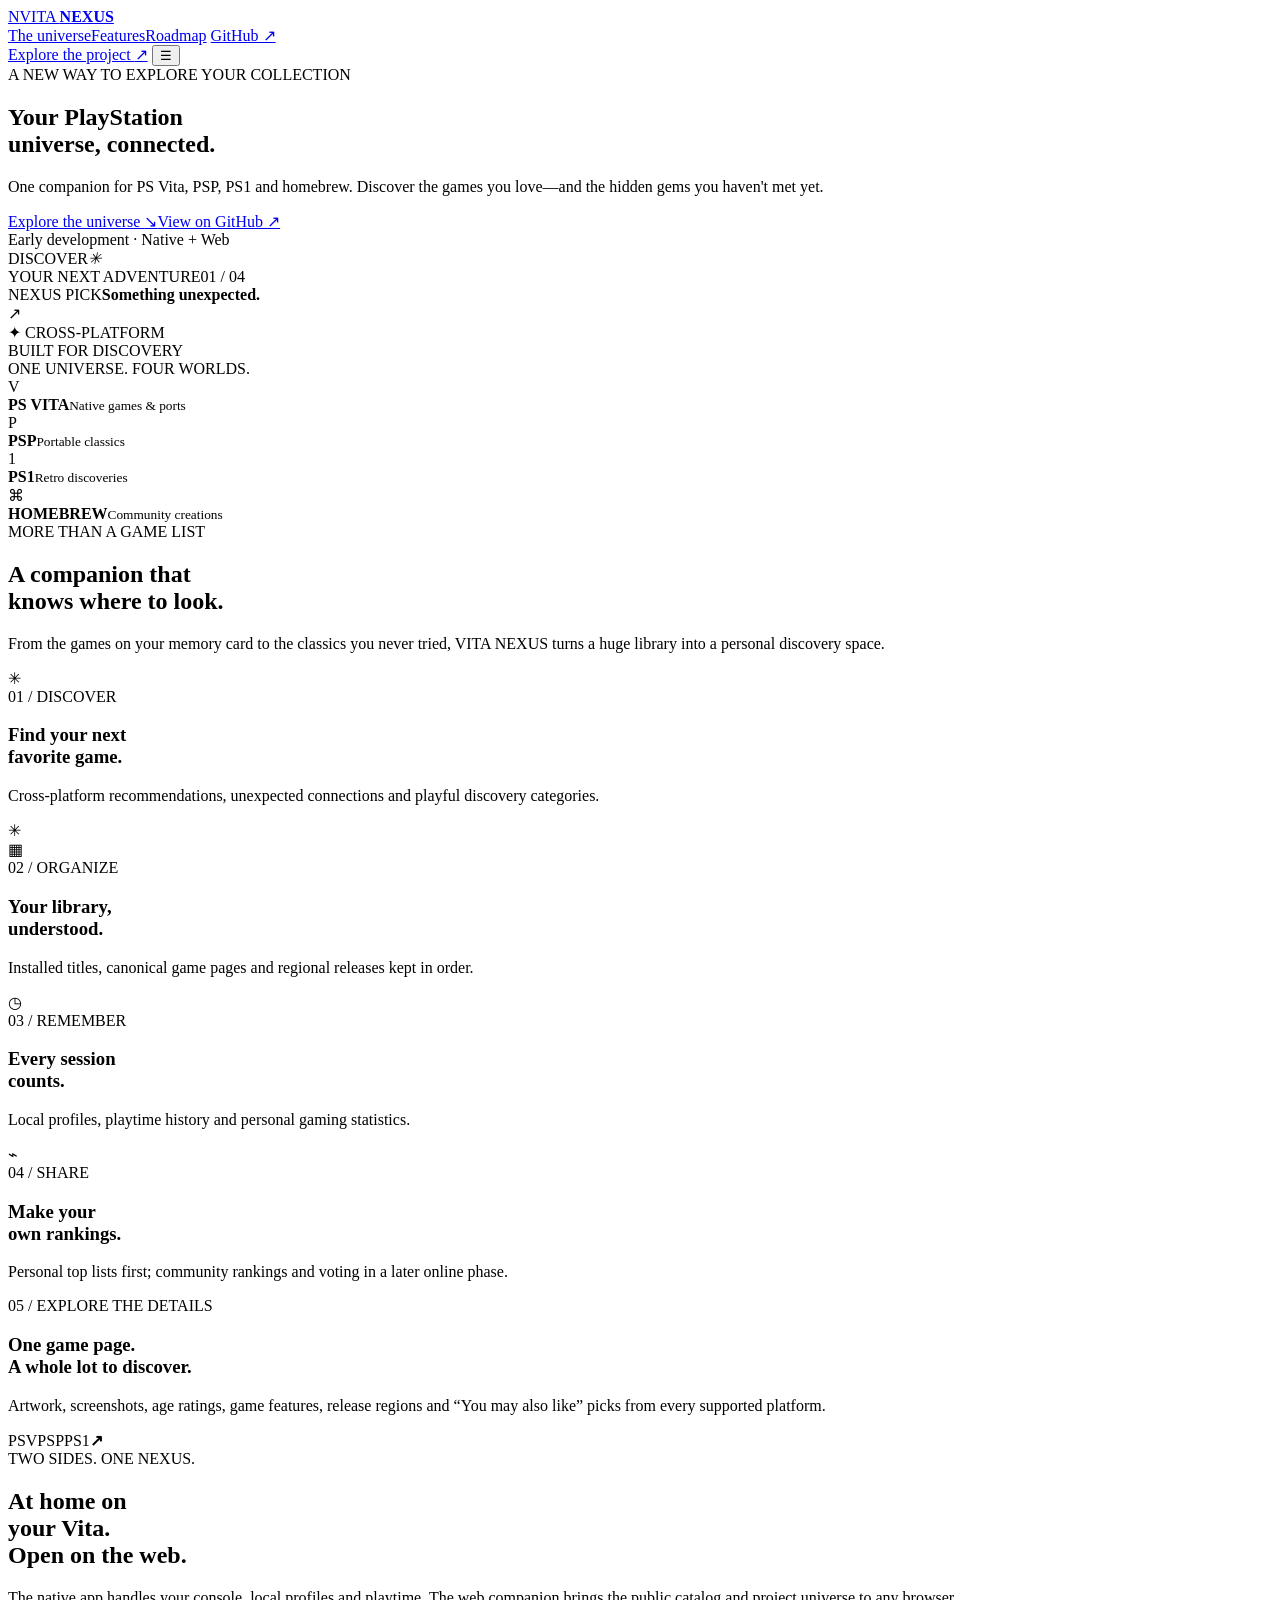
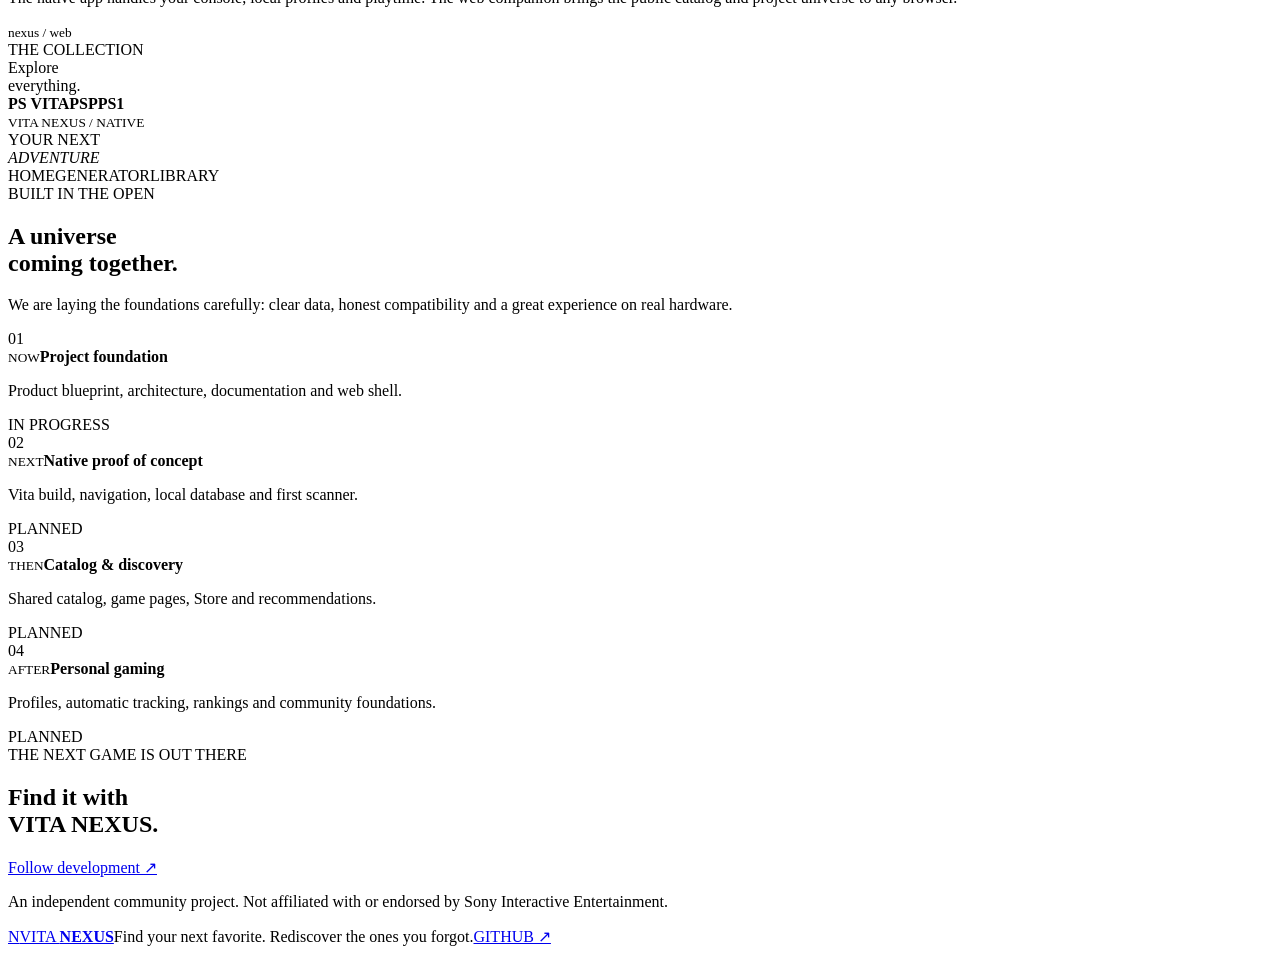
==== web/index.html @ 6f313360 "web: add VITA NEXUS landing page" ====
<!doctype html>
<html lang="en">
<head>
  <meta charset="utf-8">
  <meta name="viewport" content="width=device-width, initial-scale=1">
  <meta name="theme-color" content="#090b12">
  <meta name="description" content="VITA NEXUS — your PlayStation universe, connected. Discover PS Vita, PSP, PS1 and homebrew games.">
  <title>VITA NEXUS — Your PlayStation universe</title>
  <link rel="stylesheet" href="styles.css">
  <script src="app.js" defer></script>
</head>
<body>
  <div class="ambient ambient-one" aria-hidden="true"></div><div class="ambient ambient-two" aria-hidden="true"></div>
  <header class="site-header">
    <a class="wordmark" href="#top" aria-label="VITA NEXUS home"><span class="brand-mark">N</span><span>VITA <b>NEXUS</b></span></a>
    <nav class="main-nav" aria-label="Main navigation">
      <a href="#universe">The universe</a><a href="#features">Features</a><a href="#roadmap">Roadmap</a>
      <a href="https://github.com/SilverCrow2323/vita-nexus" target="_blank" rel="noreferrer">GitHub ↗</a>
    </nav>
    <a class="header-cta" href="https://github.com/SilverCrow2323/vita-nexus" target="_blank" rel="noreferrer">Explore the project <span>↗</span></a>
    <button class="menu-toggle" type="button" aria-label="Open navigation" aria-expanded="false">☰</button>
  </header>

  <main id="top">
    <section class="hero wrap">
      <div class="hero-copy">
        <div class="eyebrow"><span class="pulse"></span> A NEW WAY TO EXPLORE YOUR COLLECTION</div>
        <h1>Your PlayStation<br><span>universe, connected.</span></h1>
        <p class="hero-lede">One companion for PS Vita, PSP, PS1 and homebrew. Discover the games you love—and the hidden gems you haven't met yet.</p>
        <div class="hero-actions"><a class="button button-primary" href="#universe">Explore the universe <span>↘</span></a><a class="button button-quiet" href="https://github.com/SilverCrow2323/vita-nexus" target="_blank" rel="noreferrer">View on GitHub <span>↗</span></a></div>
        <div class="hero-note"><span class="note-dot"></span> Early development · Native + Web</div>
      </div>
      <div class="hero-art" aria-label="Abstract VITA NEXUS game discovery artwork">
        <div class="orbit orbit-a"></div><div class="orbit orbit-b"></div><div class="hero-glow"></div>
        <div class="hero-panel panel-back"><span>DISCOVER</span><i>✳</i></div>
        <div class="hero-panel panel-main">
          <div class="panel-top"><span class="panel-kicker">YOUR NEXT ADVENTURE</span><span class="panel-index">01 / 04</span></div>
          <div class="abstract-world"><div class="moon"></div><div class="horizon"></div><div class="mountain mountain-a"></div><div class="mountain mountain-b"></div><div class="mountain mountain-c"></div><div class="floating-cube"></div></div>
          <div class="panel-bottom"><div><span class="panel-kicker">NEXUS PICK</span><strong>Something unexpected.</strong></div><span class="arrow-round">↗</span></div>
        </div>
        <div class="float-chip chip-top"><span>✦</span> CROSS-PLATFORM</div><div class="float-chip chip-bottom"><span class="chip-dot"></span> BUILT FOR DISCOVERY</div>
      </div>
    </section>

    <section class="platform-strip wrap" id="universe">
      <div class="section-kicker">ONE UNIVERSE. FOUR WORLDS.</div>
      <div class="platforms">
        <div class="platform"><span class="platform-symbol">V</span><div><strong>PS VITA</strong><small>Native games & ports</small></div></div>
        <div class="platform"><span class="platform-symbol symbol-psp">P</span><div><strong>PSP</strong><small>Portable classics</small></div></div>
        <div class="platform"><span class="platform-symbol symbol-ps1">1</span><div><strong>PS1</strong><small>Retro discoveries</small></div></div>
        <div class="platform"><span class="platform-symbol symbol-home">⌘</span><div><strong>HOMEBREW</strong><small>Community creations</small></div></div>
      </div>
    </section>

    <section class="features wrap" id="features">
      <div class="section-heading"><div><div class="section-kicker">MORE THAN A GAME LIST</div><h2>A companion that<br><span>knows where to look.</span></h2></div><p>From the games on your memory card to the classics you never tried, VITA NEXUS turns a huge library into a personal discovery space.</p></div>
      <div class="feature-grid">
        <article class="feature-card feature-large"><div class="feature-icon icon-violet">✳</div><div class="feature-number">01 / DISCOVER</div><h3>Find your next<br>favorite game.</h3><p>Cross-platform recommendations, unexpected connections and playful discovery categories.</p><span class="feature-decoration decoration-star">✳</span></article>
        <article class="feature-card"><div class="feature-icon icon-cyan">▦</div><div class="feature-number">02 / ORGANIZE</div><h3>Your library,<br>understood.</h3><p>Installed titles, canonical game pages and regional releases kept in order.</p></article>
        <article class="feature-card"><div class="feature-icon icon-orange">◷</div><div class="feature-number">03 / REMEMBER</div><h3>Every session<br>counts.</h3><p>Local profiles, playtime history and personal gaming statistics.</p></article>
        <article class="feature-card"><div class="feature-icon icon-green">⌁</div><div class="feature-number">04 / SHARE</div><h3>Make your<br>own rankings.</h3><p>Personal top lists first; community rankings and voting in a later online phase.</p></article>
        <article class="feature-card feature-wide"><div><div class="feature-number">05 / EXPLORE THE DETAILS</div><h3>One game page.<br>A whole lot to discover.</h3><p>Artwork, screenshots, age ratings, game features, release regions and “You may also like” picks from every supported platform.</p></div><div class="detail-orbit"><span>PSV</span><span>PSP</span><span>PS1</span><b>↗</b></div></article>
      </div>
    </section>

    <section class="split-section wrap">
      <div class="split-copy"><div class="section-kicker">TWO SIDES. ONE NEXUS.</div><h2>At home on<br>your Vita.<br><span>Open on the web.</span></h2><p>The native app handles your console, local profiles and playtime. The web companion brings the public catalog and project universe to any browser.</p></div>
      <div class="surface-stack">
        <div class="surface-card surface-web"><div class="surface-bar"><span></span><span></span><span></span><small>nexus / web</small></div><div class="surface-inner"><div class="mini-label">THE COLLECTION</div><div class="mini-title">Explore<br>everything.</div><div class="mini-lines"><i></i><i></i><i></i></div><div class="mini-pills"><b>PS VITA</b><b>PSP</b><b>PS1</b></div></div></div>
        <div class="surface-card surface-native"><div class="native-top"><span class="native-dot"></span><small>VITA NEXUS / NATIVE</small></div><div class="native-word">YOUR NEXT<br><em>ADVENTURE</em></div><div class="native-bottom"><span>HOME</span><span>GENERATOR</span><span>LIBRARY</span></div></div>
      </div>
    </section>

    <section class="roadmap wrap" id="roadmap">
      <div class="section-kicker">BUILT IN THE OPEN</div>
      <div class="roadmap-heading"><h2>A universe<br>coming together.</h2><p>We are laying the foundations carefully: clear data, honest compatibility and a great experience on real hardware.</p></div>
      <div class="roadmap-track">
        <div class="roadmap-step active"><span class="step-marker">01</span><div><small>NOW</small><strong>Project foundation</strong><p>Product blueprint, architecture, documentation and web shell.</p></div><span class="step-status">IN PROGRESS</span></div>
        <div class="roadmap-step"><span class="step-marker">02</span><div><small>NEXT</small><strong>Native proof of concept</strong><p>Vita build, navigation, local database and first scanner.</p></div><span class="step-status">PLANNED</span></div>
        <div class="roadmap-step"><span class="step-marker">03</span><div><small>THEN</small><strong>Catalog & discovery</strong><p>Shared catalog, game pages, Store and recommendations.</p></div><span class="step-status">PLANNED</span></div>
        <div class="roadmap-step"><span class="step-marker">04</span><div><small>AFTER</small><strong>Personal gaming</strong><p>Profiles, automatic tracking, rankings and community foundations.</p></div><span class="step-status">PLANNED</span></div>
      </div>
    </section>

    <section class="closing wrap"><div class="closing-orb" aria-hidden="true"></div><div class="section-kicker">THE NEXT GAME IS OUT THERE</div><h2>Find it with<br><span>VITA NEXUS.</span></h2><a class="button button-primary" href="https://github.com/SilverCrow2323/vita-nexus" target="_blank" rel="noreferrer">Follow development <span>↗</span></a><p class="closing-foot">An independent community project. Not affiliated with or endorsed by Sony Interactive Entertainment.</p></section>
  </main>
  <footer class="site-footer wrap"><a class="wordmark" href="#top"><span class="brand-mark">N</span><span>VITA <b>NEXUS</b></span></a><span>Find your next favorite. Rediscover the ones you forgot.</span><a href="https://github.com/SilverCrow2323/vita-nexus" target="_blank" rel="noreferrer">GITHUB ↗</a></footer>
</body>
</html>
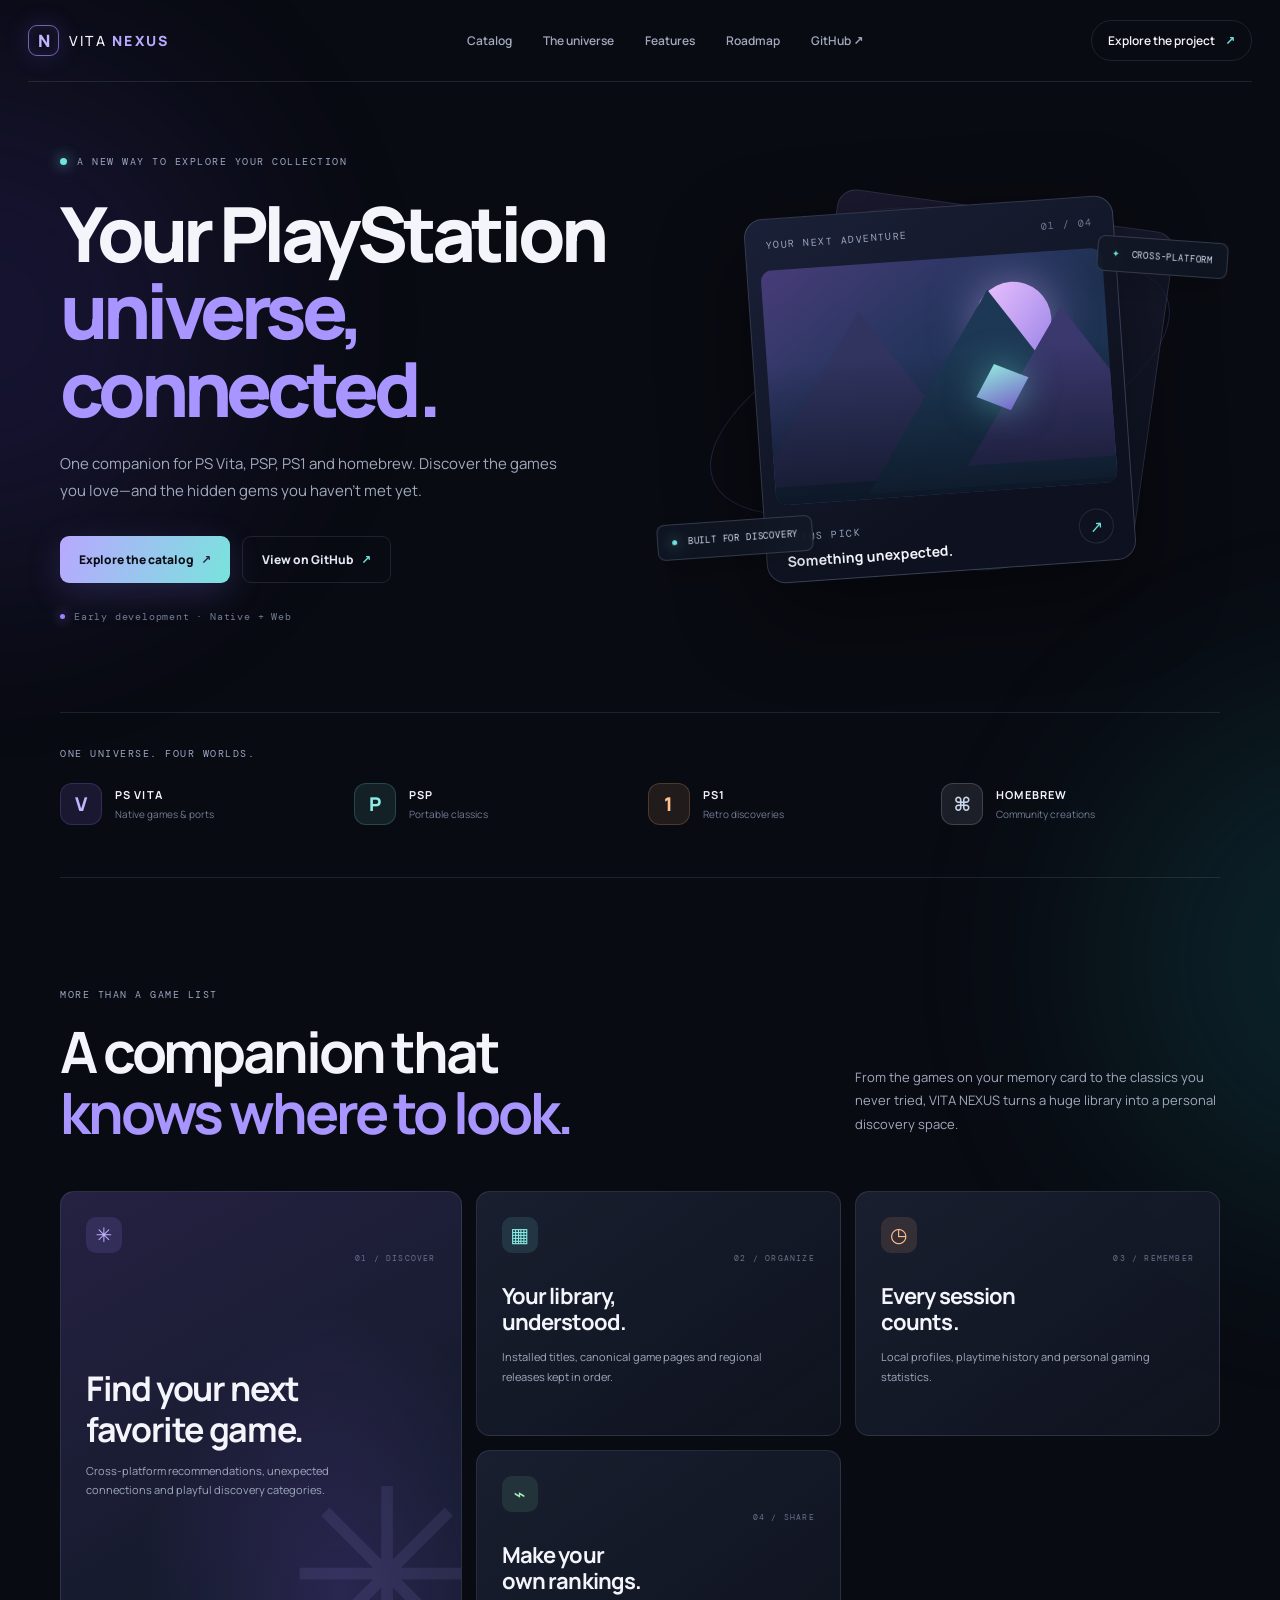
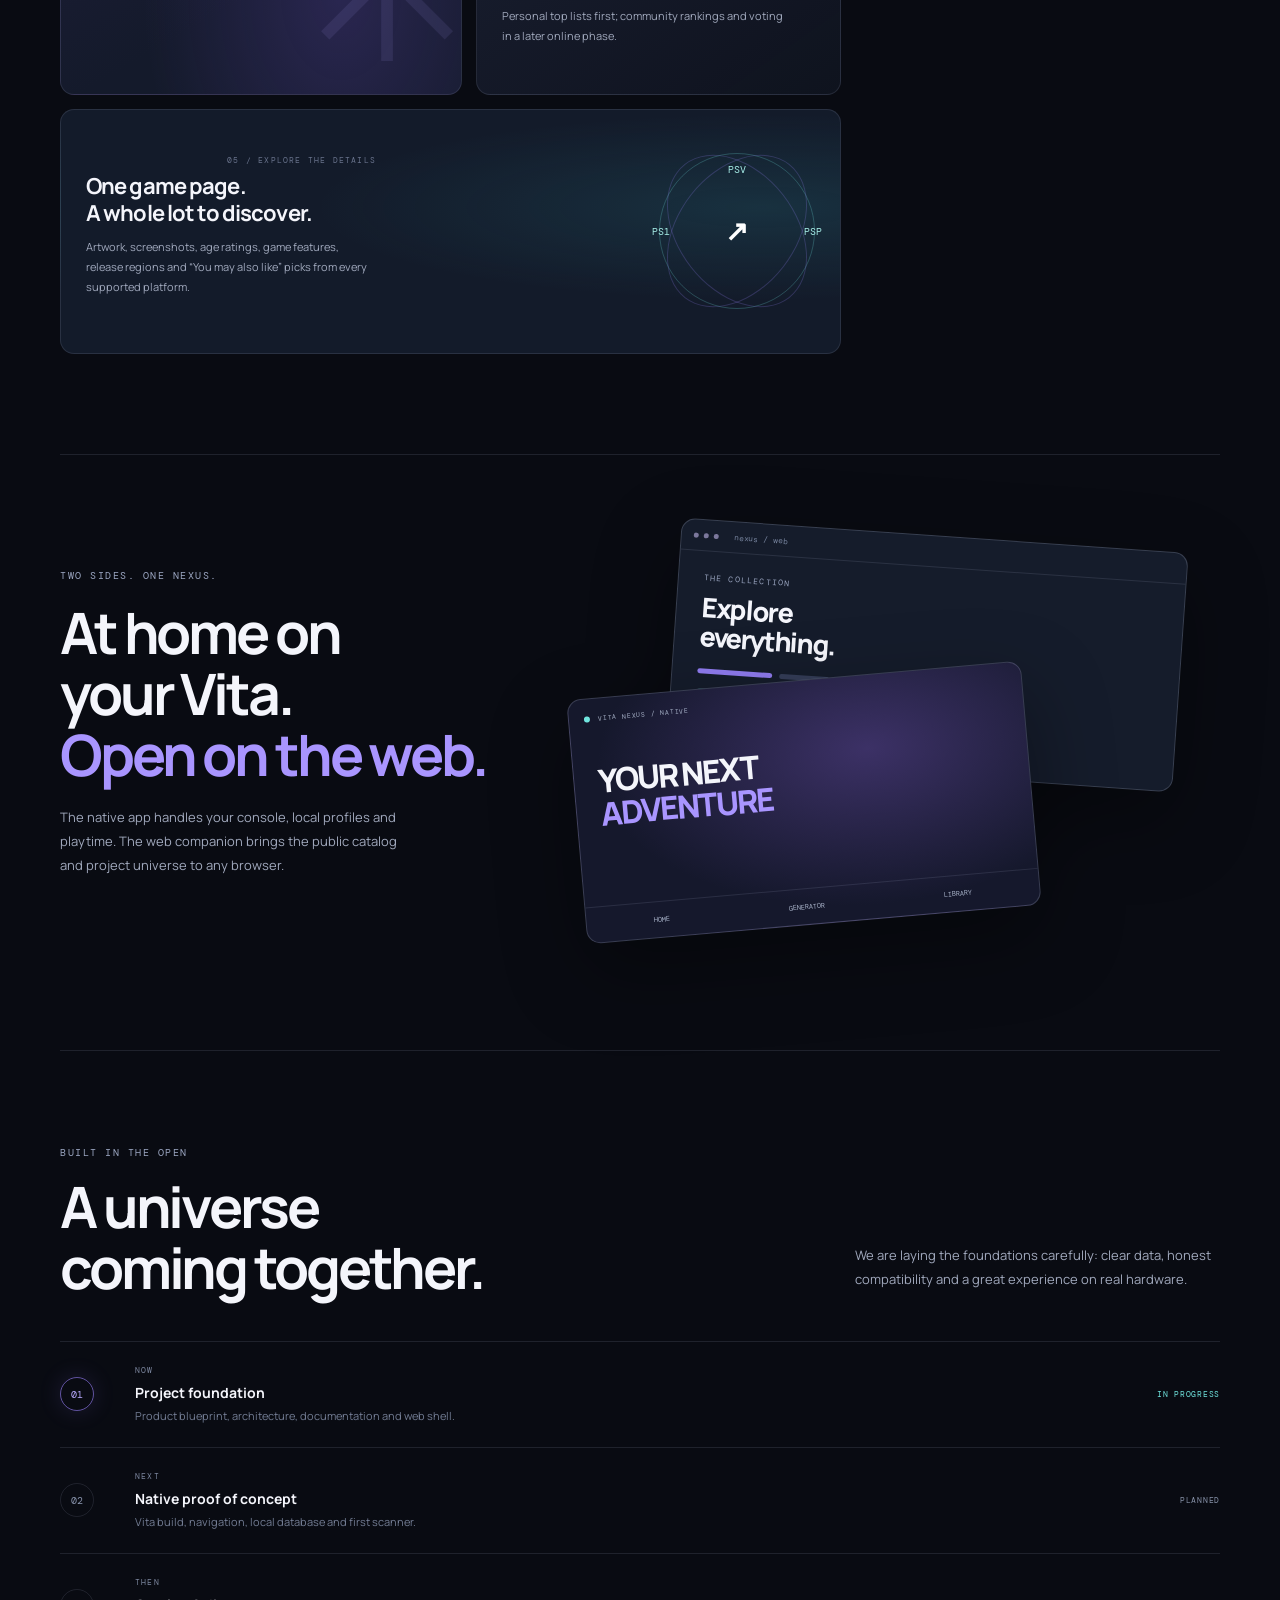
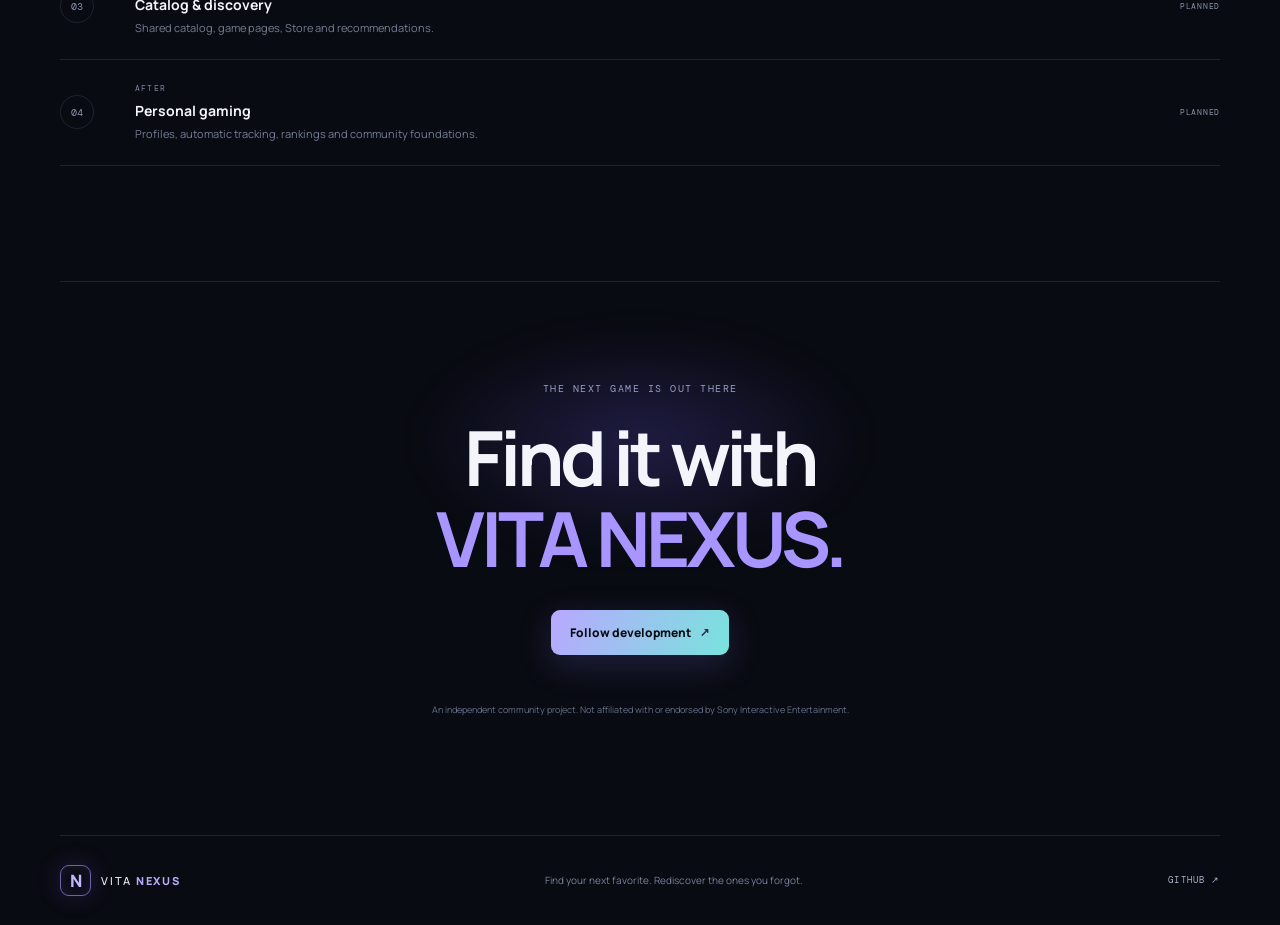
==== commit 89cd8079: "web: link landing page to searchable catalog" ====
--- a/web/index.html
+++ b/web/index.html
@@ -14,7 +14,7 @@
   <header class="site-header">
     <a class="wordmark" href="#top" aria-label="VITA NEXUS home"><span class="brand-mark">N</span><span>VITA <b>NEXUS</b></span></a>
     <nav class="main-nav" aria-label="Main navigation">
-      <a href="#universe">The universe</a><a href="#features">Features</a><a href="#roadmap">Roadmap</a>
+      <a href="catalog.html">Catalog</a><a href="#universe">The universe</a><a href="#features">Features</a><a href="#roadmap">Roadmap</a>
       <a href="https://github.com/SilverCrow2323/vita-nexus" target="_blank" rel="noreferrer">GitHub ↗</a>
     </nav>
     <a class="header-cta" href="https://github.com/SilverCrow2323/vita-nexus" target="_blank" rel="noreferrer">Explore the project <span>↗</span></a>
@@ -27,7 +27,7 @@
         <div class="eyebrow"><span class="pulse"></span> A NEW WAY TO EXPLORE YOUR COLLECTION</div>
         <h1>Your PlayStation<br><span>universe, connected.</span></h1>
         <p class="hero-lede">One companion for PS Vita, PSP, PS1 and homebrew. Discover the games you love—and the hidden gems you haven't met yet.</p>
-        <div class="hero-actions"><a class="button button-primary" href="#universe">Explore the universe <span>↘</span></a><a class="button button-quiet" href="https://github.com/SilverCrow2323/vita-nexus" target="_blank" rel="noreferrer">View on GitHub <span>↗</span></a></div>
+        <div class="hero-actions"><a class="button button-primary" href="catalog.html">Explore the catalog <span>↗</span></a><a class="button button-quiet" href="https://github.com/SilverCrow2323/vita-nexus" target="_blank" rel="noreferrer">View on GitHub <span>↗</span></a></div>
         <div class="hero-note"><span class="note-dot"></span> Early development · Native + Web</div>
       </div>
       <div class="hero-art" aria-label="Abstract VITA NEXUS game discovery artwork">
--- a/web/styles.css
+++ b/web/styles.css
@@ -0,0 +1,20 @@
+@import url('https://fonts.googleapis.com/css2?family=DM+Mono:wght@400;500&family=Manrope:wght@400;500;600;700;800&display=swap');
+:root{color-scheme:dark;--bg:#090b12;--surface:#111522;--text:#f4f5fb;--muted:#a1a9bd;--muted2:#737d94;--violet:#9b83ff;--cyan:#70e5df;--line:rgba(185,195,225,.13);--mono:"DM Mono",ui-monospace,monospace;--sans:"Manrope",Inter,system-ui,sans-serif}
+*{box-sizing:border-box}html{scroll-behavior:smooth}body{margin:0;background:var(--bg);color:var(--text);font-family:var(--sans);overflow-x:hidden}a{color:inherit;text-decoration:none}.wrap{width:min(1160px,calc(100% - 56px));margin-inline:auto}
+.ambient{position:fixed;width:520px;height:520px;border-radius:50%;filter:blur(110px);opacity:.13;pointer-events:none;z-index:-1}.ambient-one{background:#7152ff;top:60px;left:-280px}.ambient-two{background:#1dbac0;right:-340px;top:700px}
+.site-header{height:82px;width:min(1280px,calc(100% - 56px));margin:auto;display:flex;align-items:center;justify-content:space-between;border-bottom:1px solid var(--line);position:relative;z-index:5}.wordmark{display:inline-flex;align-items:center;gap:10px;font-size:14px;letter-spacing:.16em;font-weight:500;white-space:nowrap}.wordmark b{color:#b8aaff;font-weight:800}.brand-mark{display:grid;place-items:center;width:31px;height:31px;border:1px solid rgba(166,145,255,.65);border-radius:9px;color:#c2b5ff;font-weight:800;font-size:17px;letter-spacing:0;box-shadow:0 0 24px rgba(137,103,255,.18),inset 0 0 16px rgba(137,103,255,.12)}
+.main-nav{display:flex;gap:31px;margin-left:70px}.main-nav a,.header-cta{color:var(--muted);font-size:12px;font-weight:600;transition:color .2s}.main-nav a:hover,.header-cta:hover{color:white}.header-cta{color:var(--text);border:1px solid var(--line);border-radius:99px;padding:11px 16px}.header-cta span,.button span{color:var(--cyan);margin-left:8px}.menu-toggle{display:none;border:1px solid var(--line);color:white;background:var(--surface);border-radius:10px;padding:9px 12px}
+.hero{min-height:630px;display:grid;grid-template-columns:1fr 1fr;align-items:center;gap:40px;padding:64px 0 80px}.eyebrow,.section-kicker,.feature-number,.panel-kicker,.panel-index,.mini-label,.roadmap-step small{font:10px var(--mono);letter-spacing:.15em;color:#9ba6c1}.eyebrow{display:flex;align-items:center;gap:10px}.pulse,.note-dot,.chip-dot{width:7px;height:7px;display:inline-block;border-radius:50%;background:var(--cyan);box-shadow:0 0 14px var(--cyan)}
+.hero h1{font-size:clamp(48px,6vw,76px);line-height:1.02;letter-spacing:-.065em;margin:27px 0 22px;font-weight:800}.hero h1 span,.section-heading h2 span,.split-copy h2 span,.closing h2 span{color:#a995ff}.hero-lede{max-width:500px;color:var(--muted);font-size:15px;line-height:1.85}.hero-actions{display:flex;flex-wrap:wrap;gap:12px;margin-top:31px}.button{display:inline-flex;align-items:center;justify-content:center;padding:14px 19px;border-radius:9px;font-size:12px;font-weight:800;transition:transform .2s,box-shadow .2s,border-color .2s}.button:hover{transform:translateY(-3px)}.button-primary{color:#0a0b13;background:linear-gradient(110deg,#b8a8ff,#79e3dd);box-shadow:0 10px 35px rgba(137,125,255,.2)}.button-primary span{color:#292341}.button-quiet{border:1px solid var(--line);color:#e4e8f4}.button-quiet:hover{border-color:rgba(169,149,255,.6)}.hero-note{display:flex;align-items:center;gap:9px;color:var(--muted2);font:10px var(--mono);margin-top:27px;letter-spacing:.08em}.note-dot{width:5px;height:5px;background:var(--violet);box-shadow:0 0 12px var(--violet)}
+.hero-art{min-height:450px;position:relative;display:grid;place-items:center;perspective:1100px}.hero-glow{position:absolute;width:350px;height:350px;border-radius:50%;background:radial-gradient(circle,rgba(126,97,255,.32),rgba(38,194,196,.12) 46%,transparent 70%);filter:blur(18px);animation:breathe 7s ease-in-out infinite}.orbit{position:absolute;border:1px solid rgba(155,131,255,.2);border-radius:50%;transform:rotate(-22deg)}.orbit-a{width:490px;height:190px}.orbit-b{width:390px;height:300px;transform:rotate(55deg);border-color:rgba(112,229,223,.17)}
+.hero-panel{position:absolute;width:min(370px,78%);height:365px;border:1px solid rgba(194,204,235,.2);border-radius:19px;overflow:hidden}.panel-back{width:340px;height:330px;background:linear-gradient(145deg,#25203e,#111b2b);transform:translate(45px,-15px) rotate(8deg);opacity:.7;display:flex;align-items:flex-end;justify-content:space-between;padding:22px;color:#a8a1c7;font:10px var(--mono)}.panel-back i{font-size:43px;color:#8b79ed;font-style:normal}.panel-main{background:linear-gradient(150deg,#1a2037,#0e1220 70%);box-shadow:0 30px 90px rgba(0,0,0,.45);transform:rotate(-4deg);animation:float 8s ease-in-out infinite}.panel-top,.panel-bottom{padding:19px 20px;display:flex;align-items:center;justify-content:space-between}.panel-index{color:#6f7890}
+.abstract-world{position:relative;height:235px;margin:0 13px;overflow:hidden;border-radius:11px;background:linear-gradient(145deg,#473c78 0%,#25355d 40%,#142d43 100%)}.abstract-world:after{content:"";position:absolute;inset:0;background:linear-gradient(180deg,transparent 40%,rgba(7,12,23,.65))}.moon{position:absolute;width:76px;height:76px;border-radius:50%;background:linear-gradient(130deg,#f0c5ff,#9a84e8);top:28px;right:55px;box-shadow:0 0 45px rgba(215,174,255,.5)}.horizon{position:absolute;width:150%;height:95px;bottom:-49px;left:-25%;border-radius:50%;background:#192d47;filter:blur(1px)}.mountain{position:absolute;bottom:18px;width:0;height:0;border-left:115px solid transparent;border-right:115px solid transparent;border-bottom:170px solid #28365b}.mountain-a{left:-20px;border-bottom-color:#30345f}.mountain-b{left:110px;transform:scale(1.15);border-bottom-color:#1d3854}.mountain-c{right:-70px;transform:scale(.9);border-bottom-color:#3a386d}.floating-cube{position:absolute;z-index:2;width:37px;height:37px;background:linear-gradient(135deg,#91e3dc,#7667c9);right:90px;top:114px;transform:rotate(25deg) skew(-7deg);box-shadow:0 0 35px rgba(112,229,223,.5);animation:cube 6s ease-in-out infinite}.panel-bottom strong{display:block;margin-top:6px;font-size:14px}.arrow-round{width:35px;height:35px;display:grid;place-items:center;border:1px solid var(--line);border-radius:50%;color:var(--cyan)}.float-chip{position:absolute;z-index:2;padding:11px 14px;border:1px solid rgba(190,202,235,.2);border-radius:8px;background:rgba(17,22,36,.82);backdrop-filter:blur(14px);color:#d9def0;font:9px var(--mono);letter-spacing:.09em;box-shadow:0 15px 35px rgba(0,0,0,.22)}.float-chip span{color:var(--cyan);margin-right:5px}.chip-top{top:75px;right:-8px;transform:rotate(4deg)}.chip-bottom{bottom:58px;left:-3px;transform:rotate(-4deg)}.chip-dot{width:5px;height:5px}
+.platform-strip{padding:34px 0 52px;border-top:1px solid var(--line);border-bottom:1px solid var(--line)}.platforms{display:grid;grid-template-columns:repeat(4,1fr);gap:15px;margin-top:23px}.platform{display:flex;align-items:center;gap:13px;min-width:0}.platform-symbol{width:42px;height:42px;display:grid;place-items:center;border-radius:12px;color:#c2b6ff;background:rgba(148,119,255,.13);border:1px solid rgba(148,119,255,.2);font-size:19px;font-weight:800}.symbol-psp{color:#8dece4;background:rgba(112,229,223,.1);border-color:rgba(112,229,223,.2)}.symbol-ps1{color:#ffc18e;background:rgba(255,179,116,.1);border-color:rgba(255,179,116,.2)}.symbol-home{color:#c9d6ec;background:rgba(201,214,236,.1);border-color:rgba(201,214,236,.2)}.platform strong,.platform small{display:block}.platform strong{font-size:11px;letter-spacing:.1em}.platform small{color:var(--muted2);font-size:10px;margin-top:5px}
+.features{padding:110px 0 100px}.section-heading,.roadmap-heading{display:flex;justify-content:space-between;align-items:flex-end;gap:40px}.section-heading h2,.split-copy h2,.roadmap-heading h2,.closing h2{font-size:clamp(38px,5vw,57px);line-height:1.07;letter-spacing:-.055em;margin:20px 0 0}.section-heading>p,.roadmap-heading>p{max-width:365px;color:var(--muted);line-height:1.8;font-size:13px;margin-bottom:7px}.feature-grid{display:grid;grid-template-columns:1.1fr 1fr 1fr;gap:14px;margin-top:48px}.feature-card{min-height:245px;padding:25px;position:relative;overflow:hidden;background:linear-gradient(145deg,rgba(26,32,49,.96),rgba(16,20,32,.9));border:1px solid var(--line);border-radius:14px}.feature-card h3{font-size:22px;line-height:1.2;letter-spacing:-.04em;margin:30px 0 10px}.feature-card p{max-width:290px;color:var(--muted);font-size:11px;line-height:1.8}.feature-number{float:right;font-size:8px;color:#68728b}.feature-icon{width:36px;height:36px;display:grid;place-items:center;border-radius:10px;font-size:20px}.icon-violet{color:#c2b1ff;background:rgba(155,131,255,.14)}.icon-cyan{color:#86e9e3;background:rgba(112,229,223,.12)}.icon-orange{color:#ffc08f;background:rgba(255,178,119,.12)}.icon-green{color:#a8e9be;background:rgba(125,211,153,.12)}.feature-large{grid-row:span 2;min-height:504px;background:radial-gradient(ellipse at 70% 80%,rgba(106,74,190,.25),transparent 50%),linear-gradient(150deg,#252142,#141a2b 70%)}.feature-large h3{font-size:34px;margin-top:115px}.feature-decoration{position:absolute;right:-27px;bottom:5px;font-size:240px;line-height:1;color:rgba(181,164,255,.1)}.feature-wide{grid-column:span 2;display:flex;align-items:center;justify-content:space-between;min-height:245px;background:radial-gradient(ellipse at 90% 40%,rgba(50,155,169,.17),transparent 45%),#131b2a}.feature-wide h3{margin-top:18px}.detail-orbit{width:156px;height:156px;flex:0 0 156px;border-radius:50%;border:1px solid rgba(112,229,223,.24);display:grid;place-items:center;position:relative;color:#a7eee8;font:10px var(--mono)}.detail-orbit:before,.detail-orbit:after{content:"";position:absolute;border:1px solid rgba(155,131,255,.22);border-radius:50%;inset:18px -8px;transform:rotate(52deg)}.detail-orbit:after{transform:rotate(-52deg)}.detail-orbit span{position:absolute}.detail-orbit span:nth-child(1){top:9px}.detail-orbit span:nth-child(2){right:-8px}.detail-orbit span:nth-child(3){left:-8px}.detail-orbit b{font-size:28px;color:white}
+.split-section{display:grid;grid-template-columns:.8fr 1.2fr;align-items:center;gap:75px;padding:80px 0 125px;border-top:1px solid var(--line)}.split-copy h2{margin-bottom:20px}.split-copy p{max-width:360px;color:var(--muted);font-size:13px;line-height:1.85}.surface-stack{position:relative;min-height:390px}.surface-card{position:absolute;border:1px solid rgba(192,202,230,.2);border-radius:14px;overflow:hidden;box-shadow:0 30px 80px rgba(0,0,0,.35)}.surface-web{top:0;right:6%;width:78%;height:240px;background:#151c2b;transform:rotate(4deg)}.surface-bar{height:31px;border-bottom:1px solid var(--line);display:flex;align-items:center;padding:0 12px;gap:5px}.surface-bar>span{width:5px;height:5px;border-radius:50%;background:#7c789c}.surface-bar small{color:#76839d;margin-left:10px;font:8px var(--mono)}.surface-inner{padding:21px 25px}.mini-label{font-size:8px}.mini-title{font-size:27px;font-weight:800;line-height:1.08;margin-top:10px;letter-spacing:-.05em}.mini-lines{display:flex;gap:7px;margin-top:18px}.mini-lines i{display:block;width:50px;height:5px;border-radius:10px;background:#343d58}.mini-lines i:first-child{background:#8f7bef;width:75px}.mini-pills{display:flex;gap:6px;margin-top:15px}.mini-pills b{font:8px var(--mono);color:#9cebe3;border:1px solid rgba(112,229,223,.2);border-radius:4px;padding:4px 6px}.surface-native{width:70%;height:245px;bottom:0;left:1%;background:radial-gradient(ellipse at 65% 30%,#3c3166,#15182c 65%);transform:rotate(-5deg)}.native-top{display:flex;align-items:center;gap:8px;padding:15px;color:#a5afc5;font:8px var(--mono);letter-spacing:.1em}.native-dot{width:6px;height:6px;border-radius:50%;background:var(--cyan)}.native-word{font-size:32px;line-height:1.03;font-weight:800;letter-spacing:-.06em;margin:27px 24px}.native-word em{color:#a995ff;font-style:normal}.native-bottom{position:absolute;bottom:0;width:100%;display:flex;justify-content:space-around;padding:13px 8px;border-top:1px solid var(--line);color:#a5afc5;font:7px var(--mono)}
+.roadmap{border-top:1px solid var(--line);padding:95px 0 115px}.roadmap-heading{margin-bottom:43px}.roadmap-heading h2{margin-top:17px}.roadmap-track{border-top:1px solid var(--line)}.roadmap-step{min-height:106px;display:grid;grid-template-columns:55px 1fr 120px;align-items:center;gap:20px;border-bottom:1px solid var(--line)}.step-marker{display:grid;place-items:center;width:34px;height:34px;border-radius:50%;border:1px solid var(--line);color:#8994ad;font:10px var(--mono)}.roadmap-step.active .step-marker{color:#b9aaff;border-color:rgba(155,131,255,.6);box-shadow:0 0 25px rgba(155,131,255,.14)}.roadmap-step small{display:block;font-size:8px;color:#7c879f;margin-bottom:6px}.roadmap-step strong{font-size:14px}.roadmap-step p{color:var(--muted2);font-size:11px;margin:5px 0 0}.step-status{justify-self:end;color:#8893a9;font:8px var(--mono);letter-spacing:.09em}.roadmap-step.active .step-status{color:var(--cyan)}
+.closing{padding:100px 20px 110px;border-top:1px solid var(--line);text-align:center;position:relative;overflow:hidden}.closing-orb{position:absolute;width:450px;height:220px;left:calc(50% - 225px);top:50px;background:radial-gradient(ellipse,rgba(119,95,255,.22),transparent 70%);filter:blur(20px);pointer-events:none}.closing h2{position:relative;font-size:clamp(47px,7vw,76px);margin:22px 0 30px}.closing .button{position:relative}.closing-foot{margin-top:48px;color:#66718a;font-size:9px}.site-footer{min-height:90px;display:flex;align-items:center;justify-content:space-between;border-top:1px solid var(--line);color:#77829a;font-size:10px}.site-footer .wordmark{color:var(--text);font-size:11px}.site-footer>a:last-child{font:9px var(--mono);color:#abb4cb;letter-spacing:.12em}
+@keyframes float{0%,100%{transform:rotate(-4deg) translateY(0)}50%{transform:rotate(-2deg) translateY(-12px)}}@keyframes breathe{0%,100%{transform:scale(.94);opacity:.75}50%{transform:scale(1.08);opacity:1}}@keyframes cube{0%,100%{transform:translateY(0) rotate(25deg) skew(-7deg)}50%{transform:translateY(-12px) rotate(38deg) skew(-7deg)}}
+@media(max-width:900px){.main-nav{gap:17px;margin-left:0}.header-cta{display:none}.hero{grid-template-columns:1fr;padding-top:75px;gap:10px}.hero-art{min-height:430px}.feature-grid{grid-template-columns:1fr 1fr}.feature-large{grid-row:auto;min-height:310px}.feature-large h3{margin-top:55px}.feature-wide{grid-column:span 2}.split-section{gap:35px}}
+@media(max-width:640px){.wrap,.site-header{width:min(100% - 36px,540px)}.site-header{height:70px}.main-nav{display:none;position:absolute;top:70px;left:0;right:0;padding:17px;flex-direction:column;background:#121827;border:1px solid var(--line);border-radius:12px}.main-nav.open{display:flex}.menu-toggle{display:block}.hero{padding-top:60px;min-height:auto}.hero h1{font-size:clamp(45px,13vw,65px)}.hero-lede{font-size:13px}.hero-art{min-height:390px;transform:scale(.9);margin:-10px -18px}.platforms{grid-template-columns:1fr 1fr;row-gap:23px}.features{padding-top:75px;padding-bottom:75px}.section-heading,.roadmap-heading{display:block}.section-heading>p,.roadmap-heading>p{margin-top:20px}.feature-grid{grid-template-columns:1fr;margin-top:30px}.feature-card,.feature-large{min-height:230px}.feature-large h3{margin-top:40px}.feature-wide{grid-column:auto;min-height:310px;align-items:flex-start;flex-direction:column}.detail-orbit{position:absolute;right:25px;bottom:15px;transform:scale(.7);transform-origin:bottom right}.split-section{grid-template-columns:1fr;padding:75px 0}.surface-stack{min-height:345px}.surface-web{width:83%;right:2%}.surface-native{width:78%}.roadmap{padding-top:75px;padding-bottom:80px}.roadmap-step{grid-template-columns:38px 1fr;gap:12px;padding:15px 0}.step-status{grid-column:2;justify-self:start;margin-top:-8px}.site-footer{flex-wrap:wrap;gap:12px;padding:22px 0}.site-footer>span{order:3;width:100%}}
+@media(prefers-reduced-motion:reduce){*,*::before,*::after{scroll-behavior:auto!important;animation-duration:.01ms!important;animation-iteration-count:1!important;transition-duration:.01ms!important}}
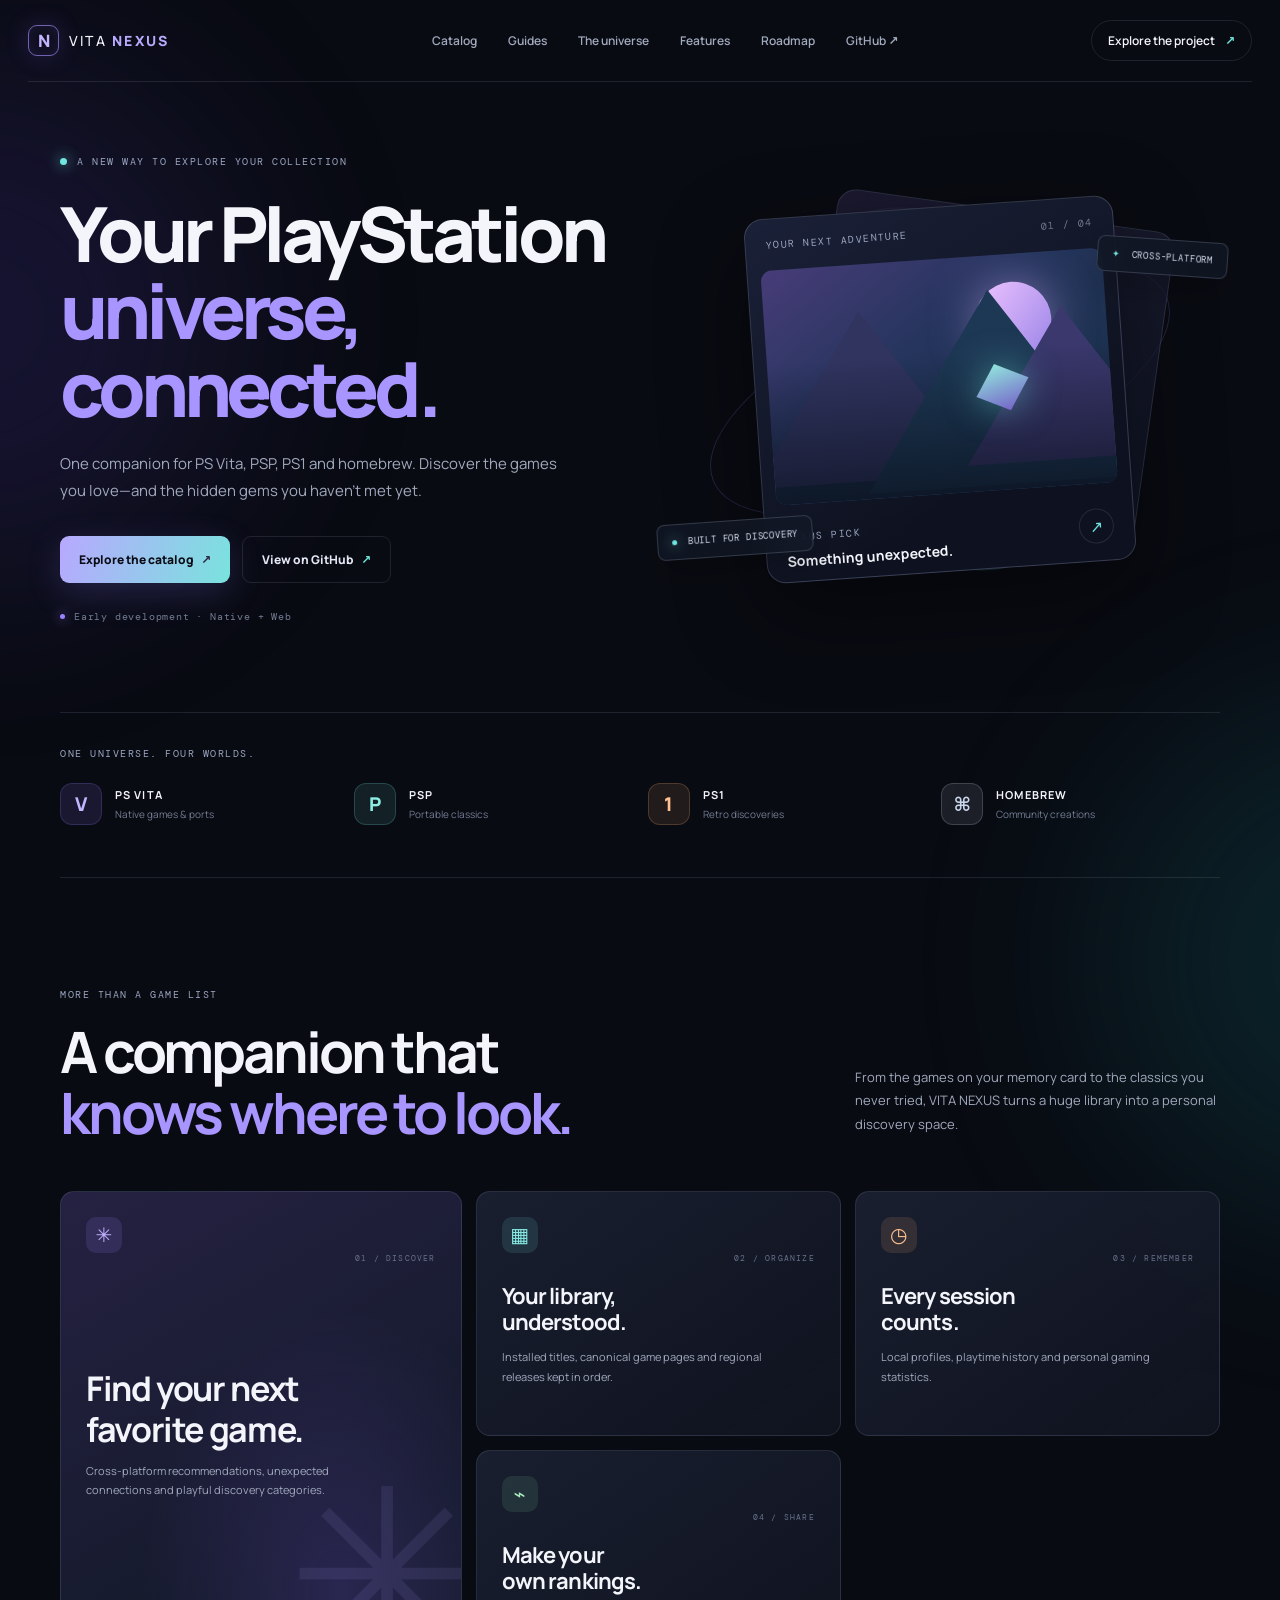
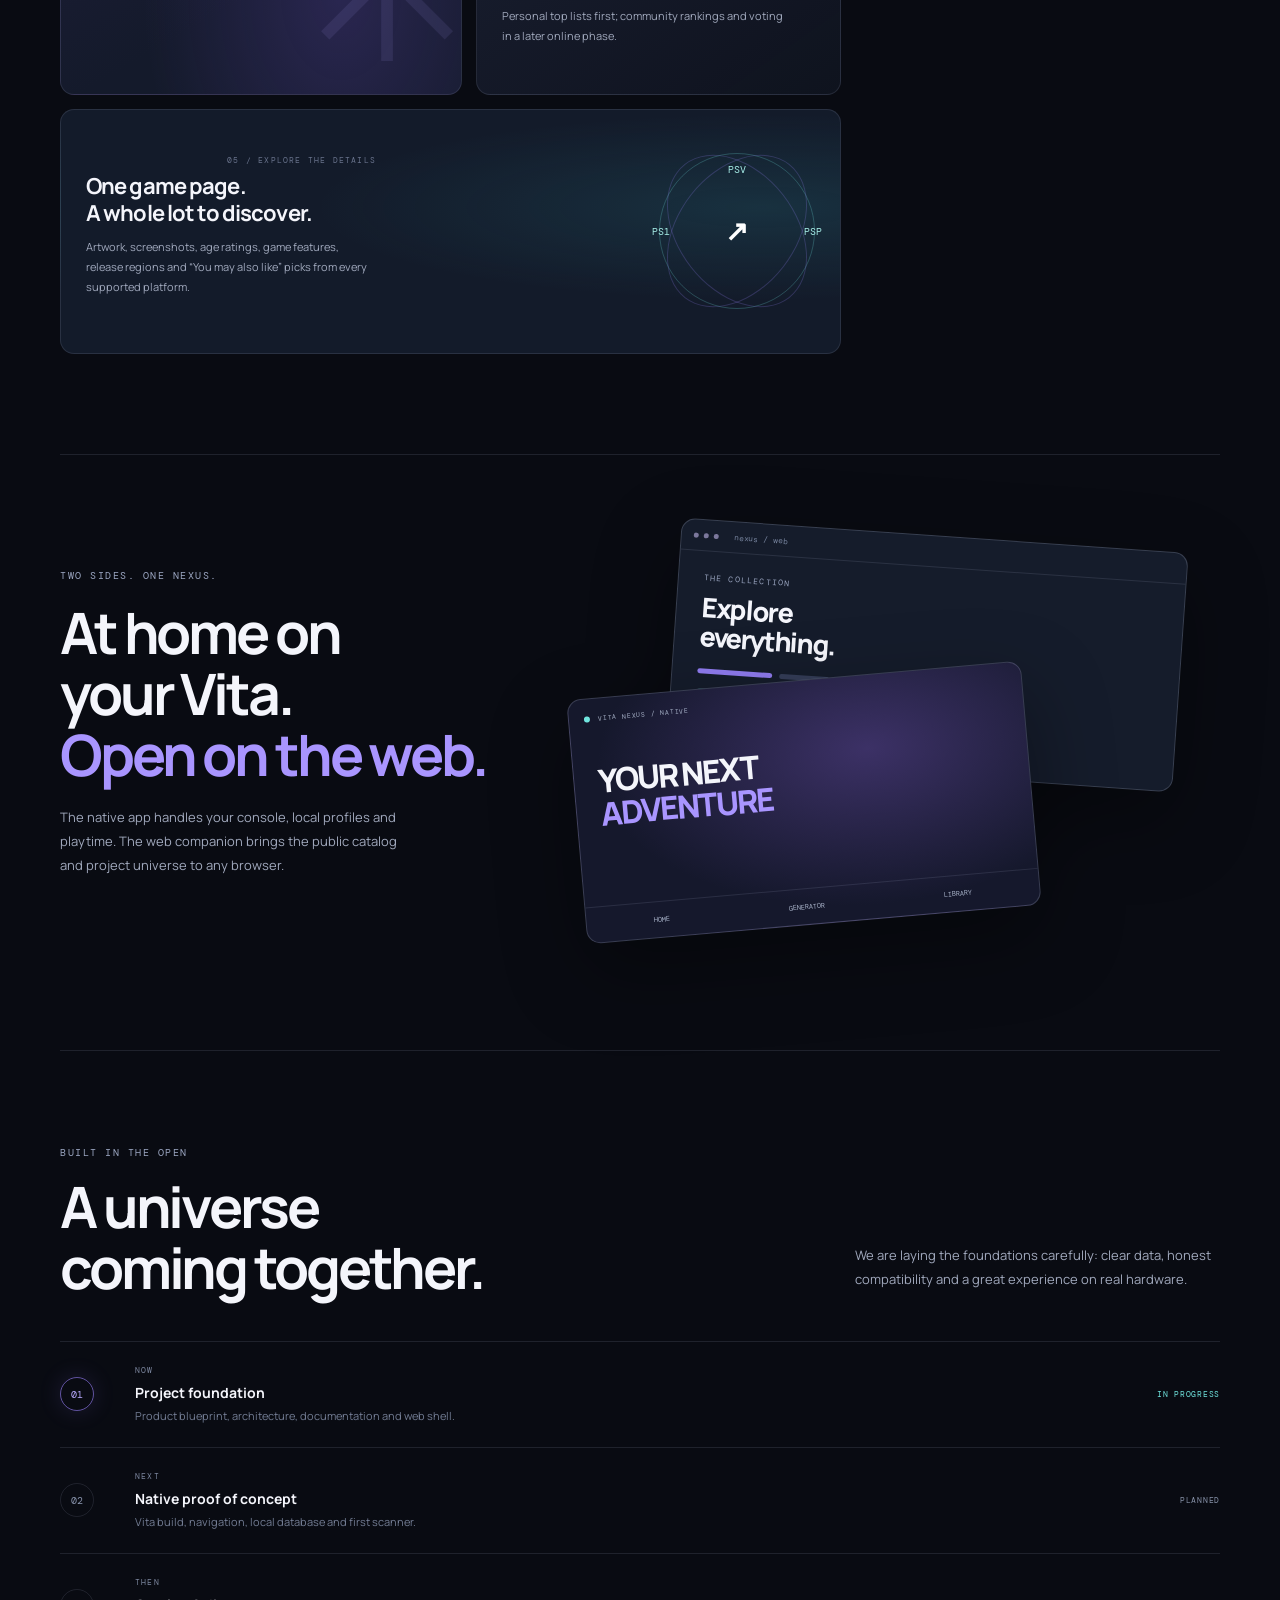
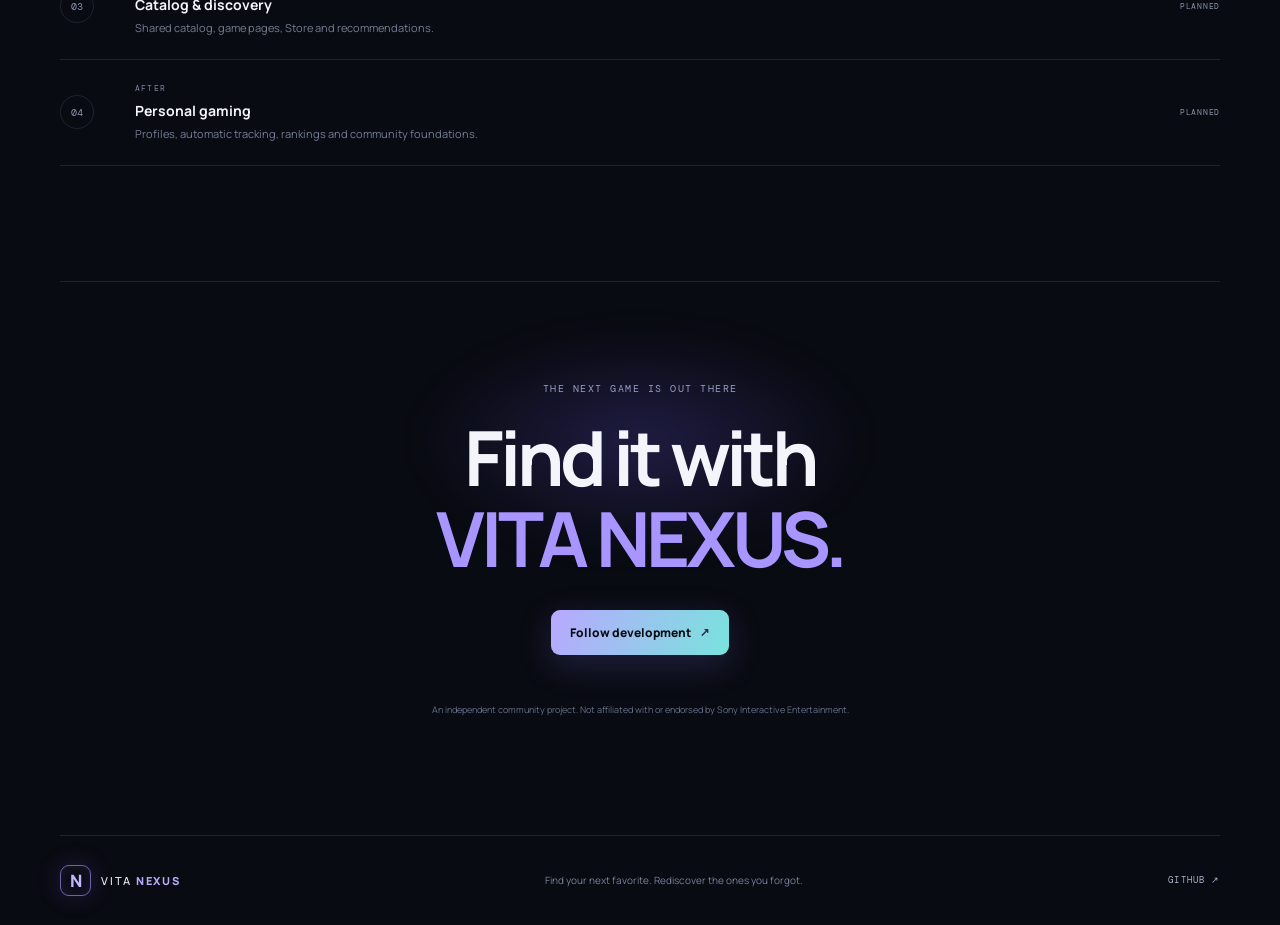
==== commit 41709c93: "web: add documentation portal navigation" ====
--- a/web/index.html
+++ b/web/index.html
@@ -14,7 +14,7 @@
   <header class="site-header">
     <a class="wordmark" href="#top" aria-label="VITA NEXUS home"><span class="brand-mark">N</span><span>VITA <b>NEXUS</b></span></a>
     <nav class="main-nav" aria-label="Main navigation">
-      <a href="catalog.html">Catalog</a><a href="#universe">The universe</a><a href="#features">Features</a><a href="#roadmap">Roadmap</a>
+      <a href="catalog.html">Catalog</a><a href="docs.html">Guides</a><a href="#universe">The universe</a><a href="#features">Features</a><a href="#roadmap">Roadmap</a>
       <a href="https://github.com/SilverCrow2323/vita-nexus" target="_blank" rel="noreferrer">GitHub ↗</a>
     </nav>
     <a class="header-cta" href="https://github.com/SilverCrow2323/vita-nexus" target="_blank" rel="noreferrer">Explore the project <span>↗</span></a>
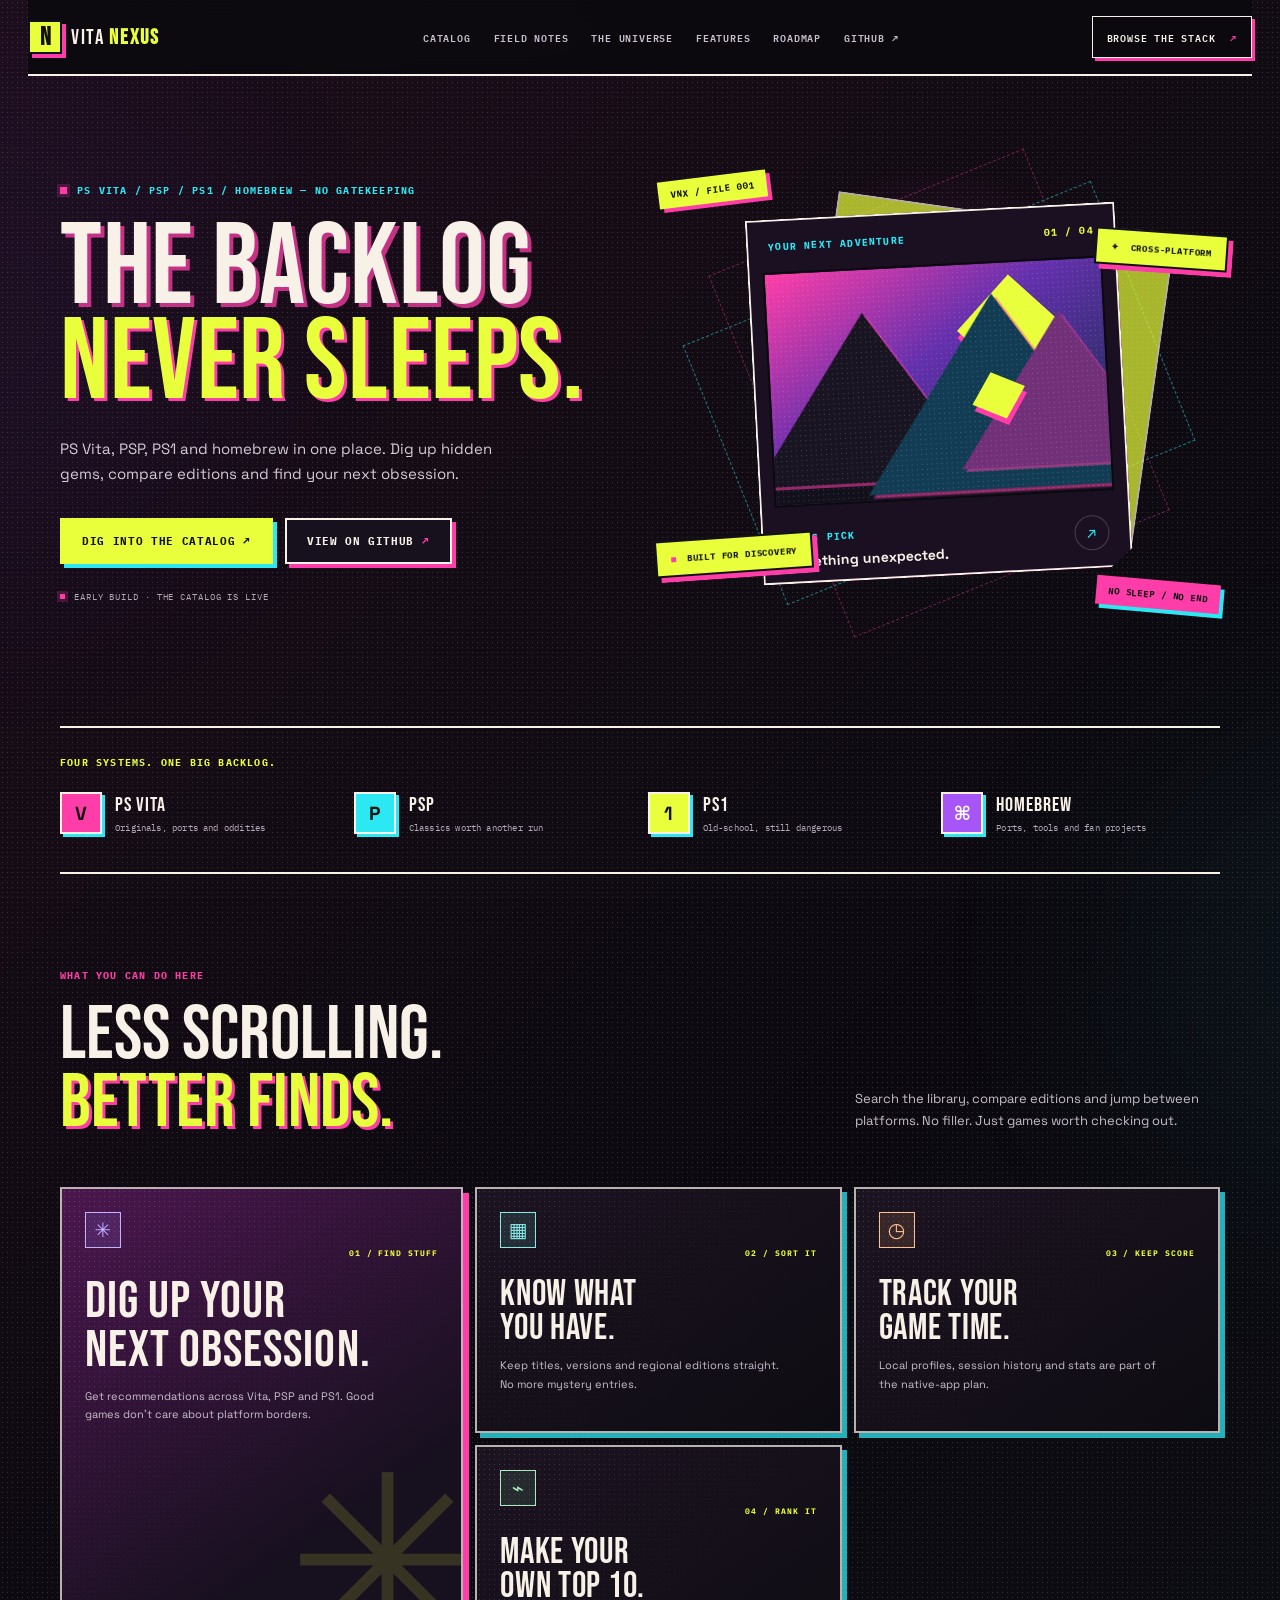
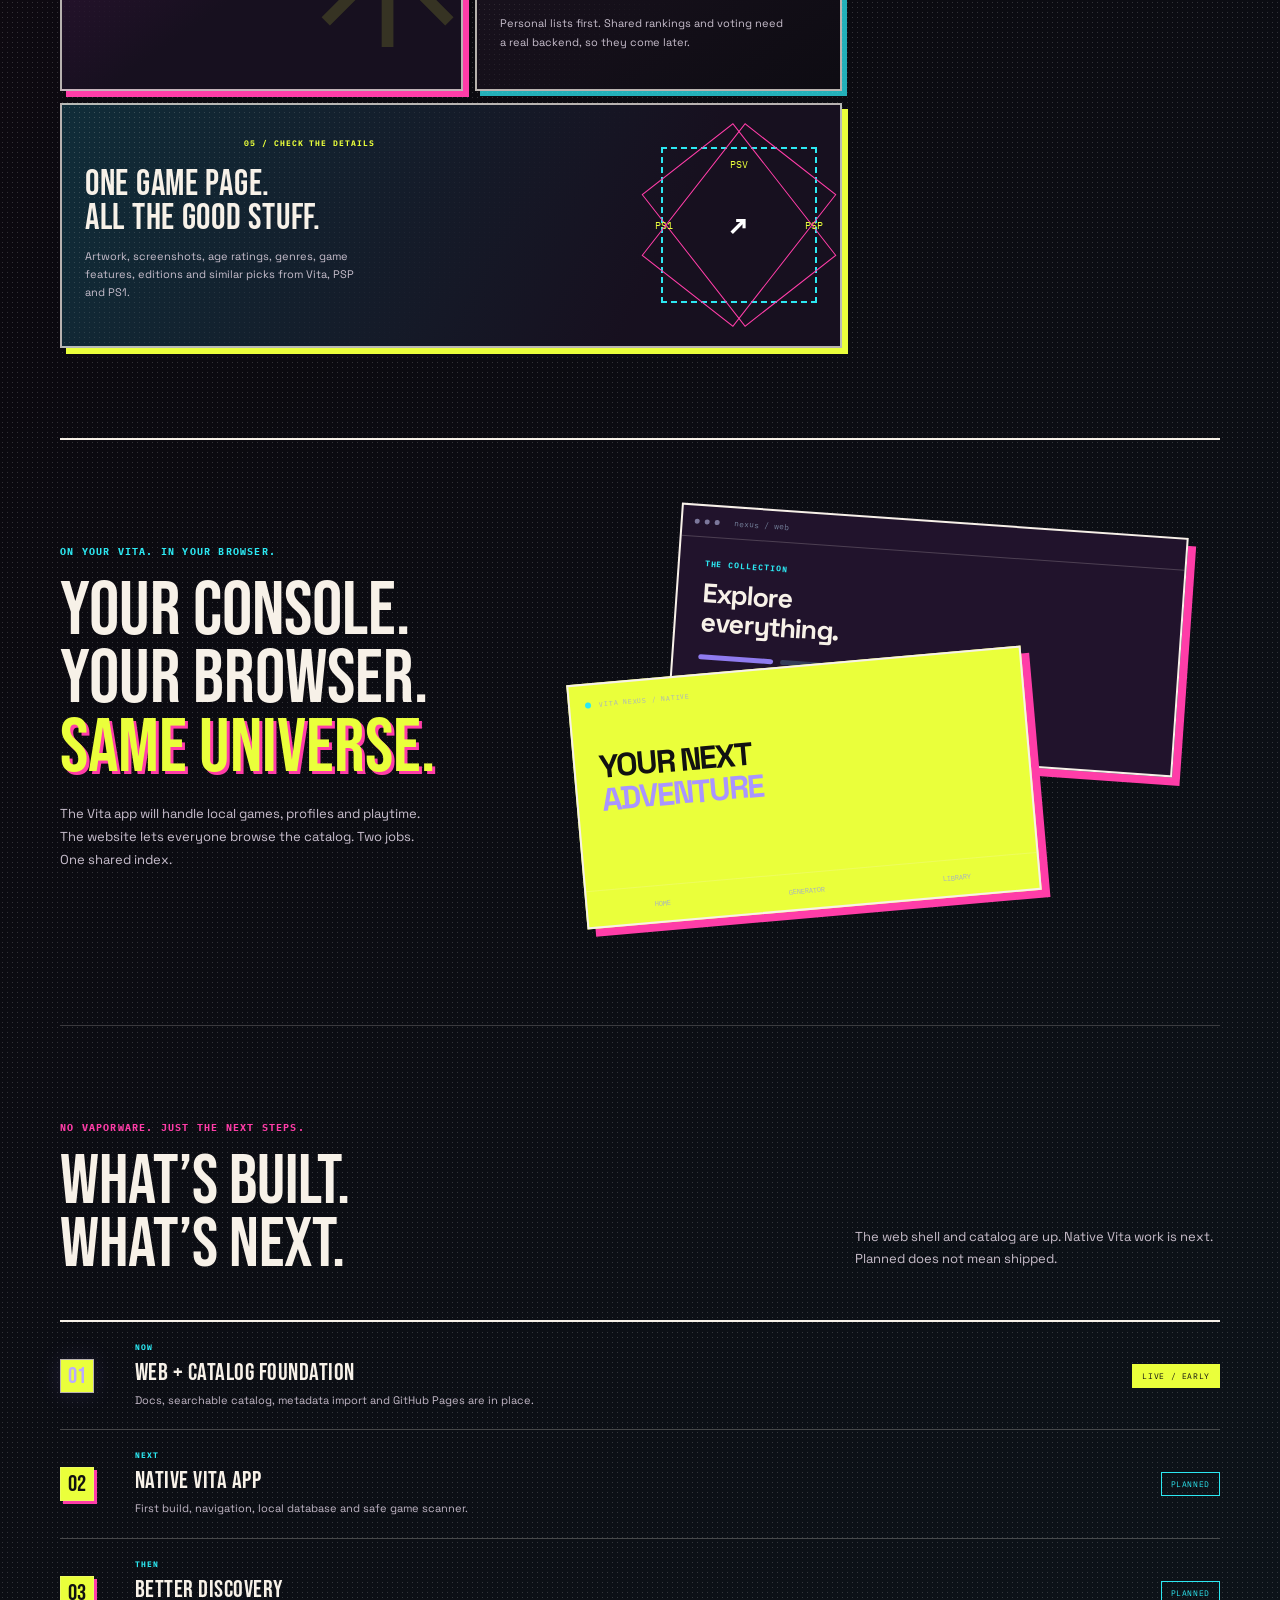
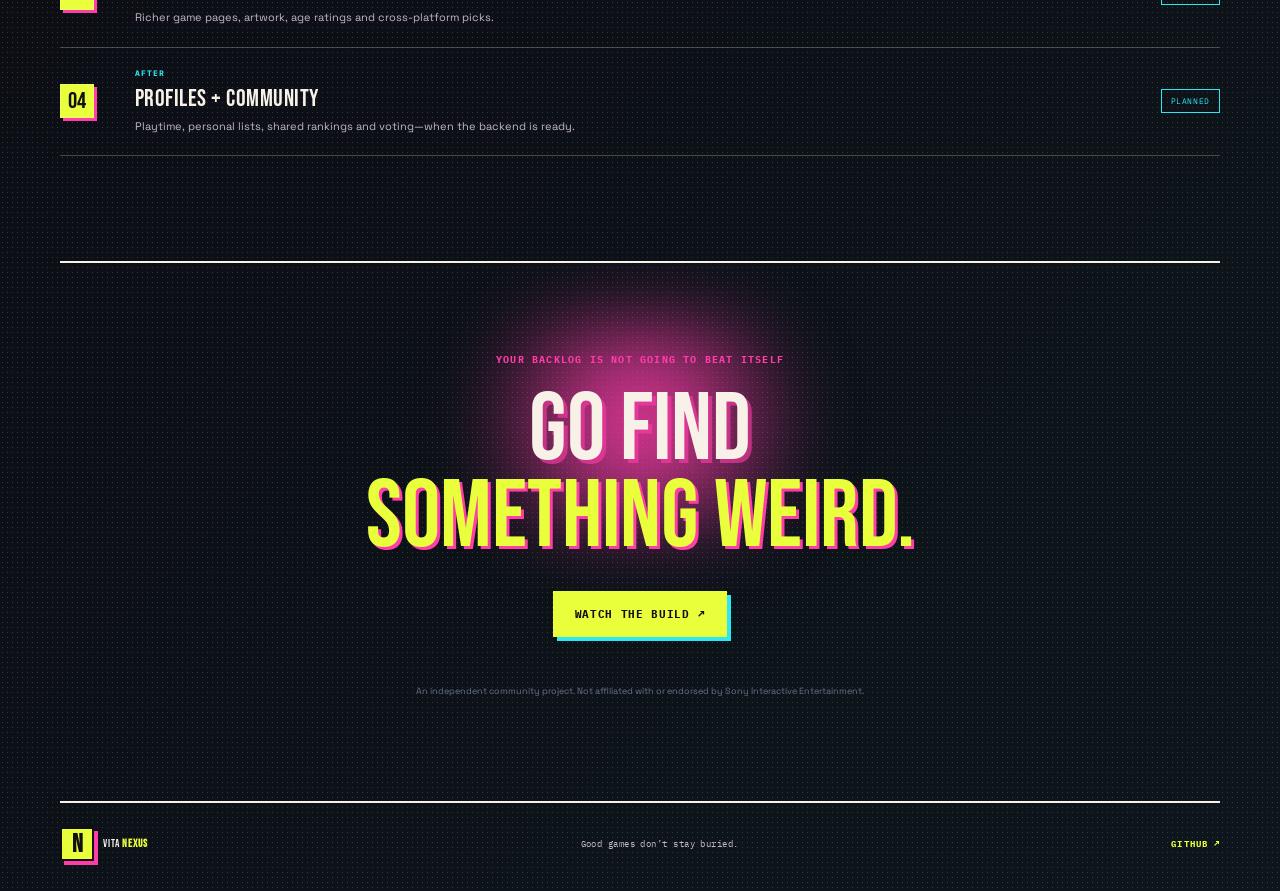
==== commit cc4cf93e: "style(web): give landing page an underground manga voice" ====
--- a/web/index.html
+++ b/web/index.html
@@ -3,10 +3,11 @@
 <head>
   <meta charset="utf-8">
   <meta name="viewport" content="width=device-width, initial-scale=1">
-  <meta name="theme-color" content="#090b12">
-  <meta name="description" content="VITA NEXUS — your PlayStation universe, connected. Discover PS Vita, PSP, PS1 and homebrew games.">
-  <title>VITA NEXUS — Your PlayStation universe</title>
+  <meta name="theme-color" content="#0b090f">
+  <meta name="description" content="PS Vita, PSP, PS1 and homebrew. Dig up hidden gems, track your backlog and find your next obsession with VITA NEXUS.">
+  <title>VITA NEXUS — The backlog never sleeps</title>
   <link rel="stylesheet" href="styles.css">
+  <link rel="stylesheet" href="manga.css">
   <script src="app.js" defer></script>
 </head>
 <body>
@@ -14,21 +15,21 @@
   <header class="site-header">
     <a class="wordmark" href="#top" aria-label="VITA NEXUS home"><span class="brand-mark">N</span><span>VITA <b>NEXUS</b></span></a>
     <nav class="main-nav" aria-label="Main navigation">
-      <a href="catalog.html">Catalog</a><a href="docs.html">Guides</a><a href="#universe">The universe</a><a href="#features">Features</a><a href="#roadmap">Roadmap</a>
+      <a href="catalog.html">Catalog</a><a href="docs.html">Field notes</a><a href="#universe">The universe</a><a href="#features">Features</a><a href="#roadmap">Roadmap</a>
       <a href="https://github.com/SilverCrow2323/vita-nexus" target="_blank" rel="noreferrer">GitHub ↗</a>
     </nav>
-    <a class="header-cta" href="https://github.com/SilverCrow2323/vita-nexus" target="_blank" rel="noreferrer">Explore the project <span>↗</span></a>
+    <a class="header-cta" href="https://github.com/SilverCrow2323/vita-nexus" target="_blank" rel="noreferrer">Browse the stack <span>↗</span></a>
     <button class="menu-toggle" type="button" aria-label="Open navigation" aria-expanded="false">☰</button>
   </header>
 
   <main id="top">
     <section class="hero wrap">
       <div class="hero-copy">
-        <div class="eyebrow"><span class="pulse"></span> A NEW WAY TO EXPLORE YOUR COLLECTION</div>
-        <h1>Your PlayStation<br><span>universe, connected.</span></h1>
-        <p class="hero-lede">One companion for PS Vita, PSP, PS1 and homebrew. Discover the games you love—and the hidden gems you haven't met yet.</p>
-        <div class="hero-actions"><a class="button button-primary" href="catalog.html">Explore the catalog <span>↗</span></a><a class="button button-quiet" href="https://github.com/SilverCrow2323/vita-nexus" target="_blank" rel="noreferrer">View on GitHub <span>↗</span></a></div>
-        <div class="hero-note"><span class="note-dot"></span> Early development · Native + Web</div>
+        <div class="eyebrow"><span class="pulse"></span> PS VITA / PSP / PS1 / HOMEBREW — NO GATEKEEPING</div>
+        <h1>The backlog<br><span>never sleeps.</span></h1>
+        <p class="hero-lede">PS Vita, PSP, PS1 and homebrew in one place. Dig up hidden gems, compare editions and find your next obsession.</p>
+        <div class="hero-actions"><a class="button button-primary" href="catalog.html">Dig into the catalog <span>↗</span></a><a class="button button-quiet" href="https://github.com/SilverCrow2323/vita-nexus" target="_blank" rel="noreferrer">View on GitHub <span>↗</span></a></div>
+        <div class="hero-note"><span class="note-dot"></span> Early build · The catalog is live</div>
       </div>
       <div class="hero-art" aria-label="Abstract VITA NEXUS game discovery artwork">
         <div class="orbit orbit-a"></div><div class="orbit orbit-b"></div><div class="hero-glow"></div>
@@ -43,28 +44,28 @@
     </section>
 
     <section class="platform-strip wrap" id="universe">
-      <div class="section-kicker">ONE UNIVERSE. FOUR WORLDS.</div>
+      <div class="section-kicker">FOUR SYSTEMS. ONE BIG BACKLOG.</div>
       <div class="platforms">
-        <div class="platform"><span class="platform-symbol">V</span><div><strong>PS VITA</strong><small>Native games & ports</small></div></div>
-        <div class="platform"><span class="platform-symbol symbol-psp">P</span><div><strong>PSP</strong><small>Portable classics</small></div></div>
-        <div class="platform"><span class="platform-symbol symbol-ps1">1</span><div><strong>PS1</strong><small>Retro discoveries</small></div></div>
-        <div class="platform"><span class="platform-symbol symbol-home">⌘</span><div><strong>HOMEBREW</strong><small>Community creations</small></div></div>
+        <div class="platform"><span class="platform-symbol">V</span><div><strong>PS VITA</strong><small>Originals, ports and oddities</small></div></div>
+        <div class="platform"><span class="platform-symbol symbol-psp">P</span><div><strong>PSP</strong><small>Classics worth another run</small></div></div>
+        <div class="platform"><span class="platform-symbol symbol-ps1">1</span><div><strong>PS1</strong><small>Old-school, still dangerous</small></div></div>
+        <div class="platform"><span class="platform-symbol symbol-home">⌘</span><div><strong>HOMEBREW</strong><small>Ports, tools and fan projects</small></div></div>
       </div>
     </section>
 
     <section class="features wrap" id="features">
-      <div class="section-heading"><div><div class="section-kicker">MORE THAN A GAME LIST</div><h2>A companion that<br><span>knows where to look.</span></h2></div><p>From the games on your memory card to the classics you never tried, VITA NEXUS turns a huge library into a personal discovery space.</p></div>
+      <div class="section-heading"><div><div class="section-kicker">WHAT YOU CAN DO HERE</div><h2>Less scrolling.<br><span>Better finds.</span></h2></div><p>Search the library, compare editions and jump between platforms. No filler. Just games worth checking out.</p></div>
       <div class="feature-grid">
-        <article class="feature-card feature-large"><div class="feature-icon icon-violet">✳</div><div class="feature-number">01 / DISCOVER</div><h3>Find your next<br>favorite game.</h3><p>Cross-platform recommendations, unexpected connections and playful discovery categories.</p><span class="feature-decoration decoration-star">✳</span></article>
-        <article class="feature-card"><div class="feature-icon icon-cyan">▦</div><div class="feature-number">02 / ORGANIZE</div><h3>Your library,<br>understood.</h3><p>Installed titles, canonical game pages and regional releases kept in order.</p></article>
-        <article class="feature-card"><div class="feature-icon icon-orange">◷</div><div class="feature-number">03 / REMEMBER</div><h3>Every session<br>counts.</h3><p>Local profiles, playtime history and personal gaming statistics.</p></article>
-        <article class="feature-card"><div class="feature-icon icon-green">⌁</div><div class="feature-number">04 / SHARE</div><h3>Make your<br>own rankings.</h3><p>Personal top lists first; community rankings and voting in a later online phase.</p></article>
-        <article class="feature-card feature-wide"><div><div class="feature-number">05 / EXPLORE THE DETAILS</div><h3>One game page.<br>A whole lot to discover.</h3><p>Artwork, screenshots, age ratings, game features, release regions and “You may also like” picks from every supported platform.</p></div><div class="detail-orbit"><span>PSV</span><span>PSP</span><span>PS1</span><b>↗</b></div></article>
+        <article class="feature-card feature-large"><div class="feature-icon icon-violet">✳</div><div class="feature-number">01 / FIND STUFF</div><h3>Dig up your<br>next obsession.</h3><p>Get recommendations across Vita, PSP and PS1. Good games don’t care about platform borders.</p><span class="feature-decoration decoration-star">✳</span></article>
+        <article class="feature-card"><div class="feature-icon icon-cyan">▦</div><div class="feature-number">02 / SORT IT</div><h3>Know what<br>you have.</h3><p>Keep titles, versions and regional editions straight. No more mystery entries.</p></article>
+        <article class="feature-card"><div class="feature-icon icon-orange">◷</div><div class="feature-number">03 / KEEP SCORE</div><h3>Track your<br>game time.</h3><p>Local profiles, session history and stats are part of the native-app plan.</p></article>
+        <article class="feature-card"><div class="feature-icon icon-green">⌁</div><div class="feature-number">04 / RANK IT</div><h3>Make your<br>own top 10.</h3><p>Personal lists first. Shared rankings and voting need a real backend, so they come later.</p></article>
+        <article class="feature-card feature-wide"><div><div class="feature-number">05 / CHECK THE DETAILS</div><h3>One game page.<br>All the good stuff.</h3><p>Artwork, screenshots, age ratings, genres, game features, editions and similar picks from Vita, PSP and PS1.</p></div><div class="detail-orbit"><span>PSV</span><span>PSP</span><span>PS1</span><b>↗</b></div></article>
       </div>
     </section>
 
     <section class="split-section wrap">
-      <div class="split-copy"><div class="section-kicker">TWO SIDES. ONE NEXUS.</div><h2>At home on<br>your Vita.<br><span>Open on the web.</span></h2><p>The native app handles your console, local profiles and playtime. The web companion brings the public catalog and project universe to any browser.</p></div>
+      <div class="split-copy"><div class="section-kicker">ON YOUR VITA. IN YOUR BROWSER.</div><h2>Your console.<br>Your browser.<br><span>Same universe.</span></h2><p>The Vita app will handle local games, profiles and playtime. The website lets everyone browse the catalog. Two jobs. One shared index.</p></div>
       <div class="surface-stack">
         <div class="surface-card surface-web"><div class="surface-bar"><span></span><span></span><span></span><small>nexus / web</small></div><div class="surface-inner"><div class="mini-label">THE COLLECTION</div><div class="mini-title">Explore<br>everything.</div><div class="mini-lines"><i></i><i></i><i></i></div><div class="mini-pills"><b>PS VITA</b><b>PSP</b><b>PS1</b></div></div></div>
         <div class="surface-card surface-native"><div class="native-top"><span class="native-dot"></span><small>VITA NEXUS / NATIVE</small></div><div class="native-word">YOUR NEXT<br><em>ADVENTURE</em></div><div class="native-bottom"><span>HOME</span><span>GENERATOR</span><span>LIBRARY</span></div></div>
@@ -72,18 +73,18 @@
     </section>
 
     <section class="roadmap wrap" id="roadmap">
-      <div class="section-kicker">BUILT IN THE OPEN</div>
-      <div class="roadmap-heading"><h2>A universe<br>coming together.</h2><p>We are laying the foundations carefully: clear data, honest compatibility and a great experience on real hardware.</p></div>
+      <div class="section-kicker">NO VAPORWARE. JUST THE NEXT STEPS.</div>
+      <div class="roadmap-heading"><h2>What’s built.<br>What’s next.</h2><p>The web shell and catalog are up. Native Vita work is next. Planned does not mean shipped.</p></div>
       <div class="roadmap-track">
-        <div class="roadmap-step active"><span class="step-marker">01</span><div><small>NOW</small><strong>Project foundation</strong><p>Product blueprint, architecture, documentation and web shell.</p></div><span class="step-status">IN PROGRESS</span></div>
-        <div class="roadmap-step"><span class="step-marker">02</span><div><small>NEXT</small><strong>Native proof of concept</strong><p>Vita build, navigation, local database and first scanner.</p></div><span class="step-status">PLANNED</span></div>
-        <div class="roadmap-step"><span class="step-marker">03</span><div><small>THEN</small><strong>Catalog & discovery</strong><p>Shared catalog, game pages, Store and recommendations.</p></div><span class="step-status">PLANNED</span></div>
-        <div class="roadmap-step"><span class="step-marker">04</span><div><small>AFTER</small><strong>Personal gaming</strong><p>Profiles, automatic tracking, rankings and community foundations.</p></div><span class="step-status">PLANNED</span></div>
+        <div class="roadmap-step active"><span class="step-marker">01</span><div><small>NOW</small><strong>Web + catalog foundation</strong><p>Docs, searchable catalog, metadata import and GitHub Pages are in place.</p></div><span class="step-status">LIVE / EARLY</span></div>
+        <div class="roadmap-step"><span class="step-marker">02</span><div><small>NEXT</small><strong>Native Vita app</strong><p>First build, navigation, local database and safe game scanner.</p></div><span class="step-status">PLANNED</span></div>
+        <div class="roadmap-step"><span class="step-marker">03</span><div><small>THEN</small><strong>Better discovery</strong><p>Richer game pages, artwork, age ratings and cross-platform picks.</p></div><span class="step-status">PLANNED</span></div>
+        <div class="roadmap-step"><span class="step-marker">04</span><div><small>AFTER</small><strong>Profiles + community</strong><p>Playtime, personal lists, shared rankings and voting—when the backend is ready.</p></div><span class="step-status">PLANNED</span></div>
       </div>
     </section>
 
-    <section class="closing wrap"><div class="closing-orb" aria-hidden="true"></div><div class="section-kicker">THE NEXT GAME IS OUT THERE</div><h2>Find it with<br><span>VITA NEXUS.</span></h2><a class="button button-primary" href="https://github.com/SilverCrow2323/vita-nexus" target="_blank" rel="noreferrer">Follow development <span>↗</span></a><p class="closing-foot">An independent community project. Not affiliated with or endorsed by Sony Interactive Entertainment.</p></section>
+    <section class="closing wrap"><div class="closing-orb" aria-hidden="true"></div><div class="section-kicker">YOUR BACKLOG IS NOT GOING TO BEAT ITSELF</div><h2>Go find<br><span>something weird.</span></h2><a class="button button-primary" href="https://github.com/SilverCrow2323/vita-nexus" target="_blank" rel="noreferrer">Watch the build <span>↗</span></a><p class="closing-foot">An independent community project. Not affiliated with or endorsed by Sony Interactive Entertainment.</p></section>
   </main>
-  <footer class="site-footer wrap"><a class="wordmark" href="#top"><span class="brand-mark">N</span><span>VITA <b>NEXUS</b></span></a><span>Find your next favorite. Rediscover the ones you forgot.</span><a href="https://github.com/SilverCrow2323/vita-nexus" target="_blank" rel="noreferrer">GITHUB ↗</a></footer>
+  <footer class="site-footer wrap"><a class="wordmark" href="#top"><span class="brand-mark">N</span><span>VITA <b>NEXUS</b></span></a><span>Good games don’t stay buried.</span><a href="https://github.com/SilverCrow2323/vita-nexus" target="_blank" rel="noreferrer">GITHUB ↗</a></footer>
 </body>
 </html>
--- a/web/manga.css
+++ b/web/manga.css
@@ -0,0 +1,122 @@
+@import url('https://fonts.googleapis.com/css2?family=Bebas+Neue&family=IBM+Plex+Mono:wght@400;500;600;700&family=Space+Grotesk:wght@400;500;600;700&display=swap');
+:root{color-scheme:dark;--bg:#0b090f;--surface:#15111b;--text:#f7f1e8;--muted:#c0b7c5;--muted2:#8e8496;--violet:#a855f7;--cyan:#2ce8f2;--line:rgba(247,241,232,.2);--mono:"IBM Plex Mono",ui-monospace,monospace;--sans:"Space Grotesk",Inter,system-ui,sans-serif;--display:"Bebas Neue",Impact,sans-serif;--acid:#eaff3b;--pink:#ff3da8;--electric:#2ce8f2;--paper:#f7f1e8}
+html{scroll-behavior:smooth}body{background-color:var(--bg);background-image:radial-gradient(rgba(255,255,255,.16) .7px,transparent .8px),linear-gradient(135deg,rgba(255,61,168,.07),transparent 36%,rgba(44,232,242,.06));background-size:5px 5px,100% 100%;color:var(--text);font-family:var(--sans)}
+body:before{content:"";position:fixed;inset:0;z-index:0;pointer-events:none;opacity:.13;background:repeating-linear-gradient(0deg,transparent 0 3px,rgba(255,255,255,.13) 4px),radial-gradient(ellipse at 50% 45%,transparent 35%,rgba(0,0,0,.55) 100%);mix-blend-mode:screen}
+.site-header,main,.site-footer{position:relative;z-index:1}.ambient{opacity:.05!important;filter:blur(120px)!important}
+.site-header{height:76px;border-bottom:2px solid var(--paper);background:rgba(11,9,15,.92);backdrop-filter:blur(10px)}
+.wordmark{font-family:var(--display);font-size:21px;letter-spacing:.08em;gap:9px}.wordmark b{color:var(--acid)}
+.brand-mark{width:34px;height:34px;border:2px solid #111;background:var(--acid);border-radius:0;color:#111;box-shadow:4px 4px 0 var(--pink);font-family:var(--display);font-size:25px}
+.main-nav{gap:23px}.main-nav a,.header-cta{font:600 10px var(--mono);letter-spacing:.08em;text-transform:uppercase;color:#c9c0cf}
+.main-nav a:hover,.main-nav a.active,.header-cta:hover{color:var(--acid)}.header-cta{border:1px solid var(--paper);border-radius:0;padding:11px 14px;color:var(--paper);box-shadow:3px 3px 0 var(--pink)}
+.header-cta span,.button span{color:var(--pink)}.menu-toggle{border:2px solid var(--paper);border-radius:0}
+.eyebrow,.section-kicker,.feature-number,.panel-kicker,.panel-index,.mini-label,.roadmap-step small{font-family:var(--mono);font-weight:700;letter-spacing:.12em;text-transform:uppercase;color:var(--electric)}
+.pulse,.note-dot,.chip-dot{border-radius:0;background:var(--pink);box-shadow:0 0 0 3px rgba(255,61,168,.2)}
+.hero{min-height:650px;padding:70px 0 86px;gap:35px}
+.hero h1,.section-heading h2,.split-copy h2,.roadmap-heading h2,.closing h2,.catalog-hero h1,.docs-hero h1{font-family:var(--display);font-weight:400;letter-spacing:.005em;text-transform:uppercase}
+.hero h1{font-size:clamp(70px,9vw,116px);line-height:.82;letter-spacing:.005em;margin:25px 0 25px;text-shadow:4px 4px 0 rgba(255,61,168,.75)}
+.hero h1 span,.section-heading h2 span,.split-copy h2 span,.closing h2 span,.catalog-hero h1 span,.docs-hero h1 span{color:var(--acid);text-shadow:3px 3px 0 var(--pink)}
+.hero-lede{max-width:465px;color:#d3cbd5;font-size:15px;line-height:1.7}
+.button{border-radius:0;padding:14px 20px;font:700 11px var(--mono);letter-spacing:.06em;text-transform:uppercase;border:2px solid var(--paper);box-shadow:4px 4px 0 var(--pink)}
+.button:hover{transform:translate(-2px,-2px);box-shadow:7px 7px 0 var(--pink)}.button-primary{color:#111;background:var(--acid);border-color:var(--acid);box-shadow:4px 4px 0 var(--electric)}
+.button-primary:hover{box-shadow:7px 7px 0 var(--electric)}.button-primary span{color:#111}.button-quiet{background:#17111d;color:var(--paper)}
+.hero-note{color:#b3a8b7;font:9px var(--mono);letter-spacing:.1em;text-transform:uppercase}
+.hero-art{min-height:475px;background:radial-gradient(circle at 50% 40%,rgba(255,61,168,.18),transparent 46%);isolation:isolate}
+.hero-art:before{content:"VNX / FILE 001";position:absolute;top:20px;left:0;z-index:4;padding:8px 12px;background:var(--acid);color:#111;font:700 9px var(--mono);letter-spacing:.12em;transform:rotate(-7deg);box-shadow:4px 4px 0 var(--pink)}
+.hero-art:after{content:"NO SLEEP / NO END";position:absolute;right:0;bottom:22px;z-index:4;padding:9px 12px;background:var(--pink);color:#120b16;font:700 9px var(--mono);letter-spacing:.1em;transform:rotate(5deg);box-shadow:4px 4px 0 var(--electric)}
+.orbit{border:1px dashed rgba(44,232,242,.5);border-radius:0;transform:rotate(-22deg)}.orbit-a{width:440px;height:280px}.orbit-b{width:340px;height:390px;border-color:rgba(255,61,168,.4)}
+.hero-glow{background:radial-gradient(circle,rgba(255,61,168,.34),rgba(44,232,242,.14) 46%,transparent 72%);filter:blur(22px)}
+.hero-panel{border:2px solid var(--paper);border-radius:0;clip-path:polygon(0 0,100% 0,100% 95%,94% 100%,0 100%)}
+.panel-back{background:var(--acid);color:#111;box-shadow:8px 8px 0 var(--pink)}.panel-back i{color:#111}
+.panel-main{background:#1a1022;box-shadow:10px 10px 0 var(--pink);transform:rotate(-3deg)}.panel-top,.panel-bottom{color:var(--paper)}.panel-index{color:var(--acid)}
+.abstract-world{border-radius:0;background:linear-gradient(145deg,#ff3da8 0%,#6330ad 43%,#102b43 100%);border:2px solid #0b090f}
+.abstract-world:after{background:radial-gradient(circle,rgba(255,255,255,.45) .8px,transparent 1px);background-size:5px 5px;opacity:.45}
+.moon{border-radius:0;background:var(--acid);box-shadow:5px 5px 0 var(--pink);transform:rotate(45deg)}.horizon{background:#11101b}
+.mountain{filter:drop-shadow(4px 3px 0 rgba(255,61,168,.55))}.mountain-a{border-bottom-color:#181421}.mountain-b{border-bottom-color:#123c53}.mountain-c{border-bottom-color:#713078}
+.floating-cube{border-radius:0;background:var(--acid);box-shadow:5px 5px 0 var(--pink)}
+.float-chip{border:2px solid #111;border-radius:0;background:var(--acid);color:#111;box-shadow:5px 5px 0 var(--pink);font:700 9px var(--mono)}.float-chip span{color:#111}.chip-dot{background:var(--pink);box-shadow:none}
+.platform-strip{border-top:2px solid var(--paper);border-bottom:2px solid var(--paper);padding:28px 0 38px}.platform-strip .section-kicker{color:var(--acid)}
+.platform-symbol{border-radius:0;border:2px solid var(--paper);background:var(--pink);color:#111;box-shadow:3px 3px 0 var(--electric)}.symbol-psp{background:var(--electric);color:#111}.symbol-ps1{background:var(--acid);color:#111}.symbol-home{background:#a855f7;color:#fff}
+.platform strong{font:20px var(--display);letter-spacing:.05em}.platform small{color:#b4a9b9;font:9px var(--mono);letter-spacing:.02em}
+.features{padding:95px 0 90px}.section-heading h2,.split-copy h2,.roadmap-heading h2,.closing h2{font-size:clamp(48px,6.3vw,76px);line-height:.9;letter-spacing:0}
+.section-heading>p,.roadmap-heading>p{color:#c8bdca;font-size:13px;line-height:1.7}.section-heading .section-kicker,.roadmap .section-kicker,.closing .section-kicker{color:var(--pink)}
+.feature-grid{gap:12px}.feature-card{border:2px solid rgba(247,241,232,.72);border-radius:0;background:linear-gradient(145deg,rgba(29,20,34,.97),rgba(14,12,19,.98));box-shadow:5px 5px 0 rgba(44,232,242,.75);padding:23px}
+.feature-card:before{content:"";position:absolute;inset:0;pointer-events:none;opacity:.2;background-image:radial-gradient(var(--paper) .6px,transparent .8px);background-size:5px 5px;mask-image:linear-gradient(135deg,#000,transparent 60%)}
+.feature-card h3{position:relative;font:36px/.94 var(--display);letter-spacing:.02em;text-transform:uppercase;margin:30px 0 11px}
+.feature-card p{position:relative;color:#c8bfcd;font-size:11px;line-height:1.65}.feature-number{position:relative;color:var(--acid);font-size:8px}
+.feature-icon{position:relative;border-radius:0;border:1px solid currentColor}.feature-large{background:linear-gradient(145deg,#4b164e,#17101f 68%);box-shadow:6px 6px 0 var(--pink)}
+.feature-large h3{font-size:52px}.feature-decoration{color:rgba(234,255,59,.15)}.feature-wide{background:linear-gradient(115deg,#102d39,#17101f 75%);box-shadow:6px 6px 0 var(--acid)}
+.detail-orbit{border-radius:0;border:2px dashed var(--electric);color:var(--acid)}.detail-orbit:before,.detail-orbit:after{border-radius:0;border-color:var(--pink)}
+.split-section{border-top:2px solid var(--paper);padding:80px 0 115px}.split-copy p{color:#c9bfce;font-size:13px;line-height:1.75}
+.surface-card{border:2px solid var(--paper);border-radius:0;box-shadow:8px 8px 0 var(--pink)}.surface-web{background:#21132c}.surface-native{background:var(--acid);color:#111}
+.roadmap{padding-bottom:105px}.roadmap-heading h2{font-size:clamp(48px,6vw,70px)}.roadmap-track{border-top:2px solid var(--paper)}
+.roadmap-step{border-bottom:1px solid rgba(247,241,232,.25);padding:20px 0}.step-marker{border-radius:0;background:var(--acid);color:#111;font:23px var(--display);box-shadow:3px 3px 0 var(--pink)}
+.roadmap-step strong{font:24px var(--display);letter-spacing:.02em;text-transform:uppercase}.roadmap-step p{color:#c2b7c6;font-size:11px;line-height:1.6}
+.step-status{border:1px solid var(--electric);border-radius:0;color:var(--electric);font:8px var(--mono);letter-spacing:.08em;padding:6px 9px}.roadmap-step.active .step-status{background:var(--acid);border-color:var(--acid);color:#111}
+.closing{border-top:2px solid var(--paper);padding:90px 0 95px;overflow:hidden}.closing h2{font-size:clamp(60px,8vw,96px);text-shadow:4px 4px 0 rgba(255,61,168,.6)}
+.closing-orb{border-radius:0;background:radial-gradient(circle,var(--pink),transparent 68%);filter:blur(35px)}
+.site-footer{border-top:2px solid var(--paper);padding:22px 0 28px}.site-footer>span{color:#c3b8c7;font:9px var(--mono);letter-spacing:.05em}.site-footer>a:last-child{color:var(--acid);font:700 9px var(--mono)}
+.catalog-hero,.docs-hero{position:relative}.catalog-hero h1,.docs-hero h1{font-size:clamp(62px,8vw,100px);line-height:.84;text-shadow:4px 4px 0 rgba(255,61,168,.65)}
+.catalog-hero p,.docs-hero p{color:#d1c7d2;font-size:14px;line-height:1.7}
+.catalog-orbit{border:2px dashed var(--pink);border-radius:0;animation:none;transform:rotate(-12deg)}.catalog-orbit:before,.catalog-orbit:after{border-radius:0;border:2px solid var(--electric)}.catalog-orbit:after{border-color:var(--acid)}
+.orbit-core{border-radius:0;background:var(--acid);color:#111;box-shadow:5px 5px 0 var(--pink);font:76px var(--display)}
+.orbit-label{border:1px solid #111;border-radius:0;background:var(--paper);color:#111;font-weight:700;box-shadow:3px 3px 0 var(--pink)}.orbit-psp{background:var(--electric);color:#111}.orbit-ps1{background:var(--acid);color:#111}
+.catalog-stats{border:2px solid #111;border-radius:0;background:var(--acid);box-shadow:7px 7px 0 var(--pink);padding:22px 25px}.catalog-stats>div{border-color:rgba(11,9,15,.25)}
+.catalog-stats strong{color:#111;font:42px var(--display);letter-spacing:0}.catalog-stats span{color:#33273b;font:700 8px var(--mono)}
+.browser-heading h2,.docs-section-heading h2{font:44px var(--display);text-transform:uppercase;letter-spacing:.02em}.browser-heading .section-kicker,.docs-library .section-kicker{color:var(--pink)}
+.catalog-live{color:var(--acid)}.catalog-live i{border-radius:0;background:var(--acid);box-shadow:0 0 10px var(--acid)}
+.search-box{border:2px solid var(--electric);border-radius:0;background:#100d15;box-shadow:6px 6px 0 var(--pink)}.search-box>span{color:var(--acid)}.search-box input{font-family:var(--mono);font-size:12px}.search-box input::placeholder{color:#998da0}
+.search-box kbd{border-radius:0;border:1px solid var(--paper);color:#d8cedc}
+.filter-chip{border:1px solid #766b7e;border-radius:0;color:#c5bacb;font-weight:700}.filter-chip:hover,.filter-chip.active{border-color:var(--acid);background:var(--acid);color:#111;box-shadow:3px 3px 0 var(--pink)}
+.sort-control{color:var(--electric);font-weight:700}.sort-control select{border:1px solid var(--paper);border-radius:0;background:#17111e}
+.results-line{color:var(--paper);font-family:var(--mono)}.results-line span:last-child{color:var(--electric)}
+.catalog-grid{gap:15px}.game-card{border:1px solid rgba(247,241,232,.55);border-radius:0;background:#15111a;box-shadow:4px 4px 0 rgba(255,61,168,.7);clip-path:polygon(0 0,100% 0,100% 97%,96% 100%,0 100%)}
+.game-card:hover{transform:translate(-3px,-3px);border-color:var(--acid);box-shadow:7px 7px 0 var(--electric)}
+.game-cover{background:radial-gradient(circle at 65% 25%,rgba(44,232,242,.35),transparent 42%),linear-gradient(145deg,#5c1b60,#17111d);border-bottom:2px solid var(--acid)}
+.game-cover:after{background:linear-gradient(transparent,rgba(6,9,17,.7)),radial-gradient(circle,rgba(255,255,255,.45) .7px,transparent .9px);background-size:auto,5px 5px}
+.cover-fallback{background:radial-gradient(circle at 50% 35%,rgba(255,61,168,.45),transparent 44%),linear-gradient(145deg,#471646,#11101a)}
+.cover-initial{font:110px var(--display);color:var(--acid);text-shadow:5px 5px 0 var(--pink)}.cover-caption{color:var(--paper);font-weight:700}
+.platform-badge{border-radius:0;border:1px solid var(--pink);background:rgba(255,61,168,.12);color:#ff9bd0;font-weight:700}
+.badge-psp{border-color:var(--electric);background:rgba(44,232,242,.1);color:#91f6fa}.badge-ps1{border-color:var(--acid);background:rgba(234,255,59,.1);color:var(--acid)}.badge-homebrew{border-color:#bd83ff;background:rgba(168,85,247,.1);color:#d4b4ff}
+.game-card-title{font:22px/1.02 var(--display);letter-spacing:.02em;text-transform:uppercase;min-height:45px}.game-card-summary{color:#bdb2c4;font-size:10px;line-height:1.6}
+.game-card-footer{border-color:rgba(247,241,232,.25);color:#9f93a6}.game-card-action{border:1px solid var(--acid);border-radius:0;background:var(--acid);color:#111;font:700 9px var(--mono);text-transform:uppercase;letter-spacing:.06em}
+.game-card-action:hover{background:var(--pink);border-color:var(--pink)}
+.catalog-empty{border:2px dashed var(--pink);border-radius:0;background:#15101a}.empty-symbol{color:var(--acid)}.catalog-empty p{color:#c4bac9}.catalog-empty a{color:var(--electric);font-family:var(--mono);text-transform:uppercase}
+.catalog-note{border:2px solid var(--electric);border-radius:0;background:rgba(44,232,242,.055);box-shadow:5px 5px 0 var(--pink)}.note-symbol{border-radius:0;border:2px solid var(--acid);color:var(--acid)}
+.catalog-note p{color:#c2b8c7}.catalog-note>a{color:var(--acid);font-family:var(--mono);font-weight:700}
+.game-dialog{border:2px solid var(--paper);border-radius:0;background:#100d15;box-shadow:9px 9px 0 var(--pink)}.game-dialog::backdrop{background:rgba(0,0,0,.86);backdrop-filter:blur(3px)}
+.dialog-close{border-radius:0;border:2px solid #111;background:var(--acid);color:#111}.dialog-hero{border-bottom:2px solid var(--acid)}
+.dialog-title{font:42px/.95 var(--display);text-transform:uppercase;letter-spacing:.02em;color:var(--acid)}.dialog-summary{color:#d0c6d2;font-size:12px}.dialog-facts{color:#b9aebe}
+.release-heading h3,.editorial-facts h3,.age-rating-section h3,.external-scores-section h3,.similar-games-section h3,.homebrew-details h3{font:24px var(--display);text-transform:uppercase;letter-spacing:.03em}
+.release-heading span,.release-main span,.release-main small,.release-details{font-family:var(--mono)}.release-section{border-color:rgba(247,241,232,.25)}
+.editorial-facts,.age-rating-section,.external-scores-section,.homebrew-details{border:1px solid rgba(247,241,232,.28);border-radius:0;background:#17111e}
+.editorial-tag{border-radius:0;border-color:var(--pink);background:rgba(255,61,168,.1);color:#ffacd7}
+.age-rating-row,.external-score-row{border-color:rgba(247,241,232,.2)}.external-score-value{color:var(--acid)}
+.similar-games-section{border-color:var(--electric)}.similar-games-intro{color:#c2b7c7}
+.recommendation-card{border:1px solid rgba(247,241,232,.42);border-radius:0;background:#18121f}.recommendation-card:hover{border-color:var(--acid);background:#24142a}
+.recommendation-visual{border-radius:0;background:linear-gradient(145deg,#4c174b,#11101a);color:var(--acid)}.recommendation-type{color:var(--electric)}.recommendation-copy p{color:#bdb2c3}
+.similar-games-empty{border-radius:0;color:#c2b7c7}
+.docs-hero{padding:82px 0 48px}.docs-hero-meta{font-family:var(--mono);color:#b7aabd}
+.docs-feature{border:2px solid var(--paper);border-radius:0;background:linear-gradient(120deg,rgba(75,19,72,.95),rgba(16,13,22,.98));box-shadow:7px 7px 0 var(--electric)}
+.docs-feature-tag{border:1px solid var(--acid);border-radius:0;color:var(--acid)}
+.docs-feature-copy h2{font:42px/.95 var(--display);text-transform:uppercase;letter-spacing:.02em}.docs-feature-copy p{color:#d0c5d2;font-size:12px}
+.docs-feature-copy>a{color:var(--acid);font:700 10px var(--mono);text-transform:uppercase}
+.map-node{border:1px solid var(--paper);border-radius:0;background:#100d15;box-shadow:4px 4px 0 var(--pink)}.map-node span{color:var(--acid)}
+.map-node strong{font:19px var(--display);letter-spacing:.04em}.map-node small{color:#c0b6c5}.map-native{border-color:var(--electric)}.map-web{border-color:var(--acid)}
+.map-branches{border-radius:0;border-color:var(--pink)}
+.docs-library{padding:85px 0}.docs-section-heading>span{font:8px var(--mono);color:var(--electric)}
+.docs-grid{gap:15px}.docs-card{border:1px solid rgba(247,241,232,.5);border-radius:0;background:#15111b;box-shadow:4px 4px 0 rgba(255,61,168,.6);min-height:240px}
+.docs-card:hover{transform:translate(-3px,-3px);border-color:var(--acid);box-shadow:7px 7px 0 var(--electric)}
+.docs-card-top{font-family:var(--mono);color:var(--electric)}.docs-card-top b{color:var(--acid)}
+.docs-card-icon{border-radius:0;border:1px solid currentColor}.docs-card h3{font:25px var(--display);letter-spacing:.03em;text-transform:uppercase}
+.docs-card p{color:#c6bbc9;font-size:11px;line-height:1.65}.docs-card-foot{margin-top:auto;font-family:var(--mono);color:#a79aad}
+.docs-card-violet .docs-card-icon{background:rgba(168,85,247,.16);color:#d7b1ff}.docs-card-cyan .docs-card-icon{background:rgba(44,232,242,.12);color:var(--electric)}
+.docs-card-orange .docs-card-icon{background:rgba(234,255,59,.12);color:var(--acid)}.docs-card-green .docs-card-icon,.docs-card-pink .docs-card-icon{background:rgba(255,61,168,.12);color:#ff9bd0}
+.docs-card-slate .docs-card-icon{background:rgba(247,241,232,.1);color:var(--paper)}
+.docs-callout{border:2px solid var(--acid);border-radius:0;background:#17111d;box-shadow:6px 6px 0 var(--pink)}
+.docs-callout h2{font:32px var(--display);text-transform:uppercase;letter-spacing:.02em}.docs-callout p{color:#c8becb;font-size:11px;line-height:1.7}
+.docs-callout>a{color:var(--acid);font:700 9px var(--mono);text-transform:uppercase}
+:focus-visible{outline:3px solid var(--acid)!important;outline-offset:4px}a,button,input,select{transition-duration:.16s}
+@media(max-width:900px){.main-nav{gap:13px;margin-left:15px}.hero{grid-template-columns:1fr 1fr;gap:18px}.hero h1{font-size:clamp(62px,8vw,92px)}.feature-grid{grid-template-columns:1fr 1fr}.feature-large{grid-row:span 2}.feature-wide{grid-column:1/-1}.catalog-grid{grid-template-columns:repeat(3,minmax(0,1fr))}}
+@media(max-width:760px){.site-header{width:calc(100% - 36px)}.main-nav{gap:14px}.header-cta{display:none}.hero{grid-template-columns:1fr;padding:60px 0 68px}.hero-art{min-height:410px;max-width:600px;width:100%;margin:0 auto}.hero h1{font-size:clamp(68px,13vw,100px)}.split-section{grid-template-columns:1fr;gap:35px}.surface-stack{min-height:350px}.section-heading,.roadmap-heading{align-items:flex-start;flex-direction:column;gap:12px}.roadmap-step{grid-template-columns:38px 1fr}.step-status{grid-column:2}}
+@media(max-width:640px){.main-nav{border:2px solid var(--paper);border-radius:0;background:#100d15;box-shadow:5px 5px 0 var(--pink)}.main-nav a{padding:12px 14px;border-bottom:1px solid rgba(247,241,232,.15)}.menu-toggle{display:block}.platforms{grid-template-columns:1fr 1fr;gap:18px}.feature-grid{grid-template-columns:1fr}.feature-large{grid-row:auto;min-height:340px}.feature-large h3{margin-top:70px}.feature-wide{grid-column:auto;align-items:flex-start;gap:18px}.detail-orbit{transform:scale(.75);transform-origin:right center;margin-right:-16px}.site-footer{align-items:flex-start;gap:15px;flex-wrap:wrap}.site-footer>span{order:3;width:100%}.catalog-wrap,.docs-wrap{width:calc(100% - 36px)}.catalog-hero{padding:52px 0 38px;min-height:0}.catalog-hero h1,.docs-hero h1{font-size:clamp(56px,15vw,78px)}.catalog-orbit{display:none}.catalog-stats{padding:16px 12px;margin-bottom:55px;gap:0}.catalog-stats>div{padding-left:9px}.catalog-stats strong{font-size:29px}.catalog-stats span{font-size:7px;letter-spacing:.03em}.browser-heading h2,.docs-section-heading h2{font-size:37px}.catalog-controls{align-items:flex-start;flex-direction:column}.catalog-grid{grid-template-columns:repeat(2,minmax(0,1fr));gap:10px}.game-cover{height:145px}.game-card-info{padding:10px}.game-card-title{font-size:20px;min-height:43px}.game-card-summary{height:49px;font-size:9px}.game-card-footer{font-size:7px;gap:5px}.game-card-action{font-size:8px;padding:9px}.catalog-note{grid-template-columns:28px 1fr;padding:14px}.catalog-note>a{grid-column:2;white-space:normal}.dialog-body{padding:20px 17px}.dialog-title{font-size:34px}.docs-hero{padding:56px 0 38px}.docs-feature{padding:18px;grid-template-columns:1fr}.docs-feature-copy h2{font-size:35px}.docs-map{min-height:250px;gap:35px 10px;padding:8px 0}.map-node{padding:10px}.map-node strong{font-size:17px}.map-node small{font-size:7px}.map-shared{width:75%}.docs-grid{grid-template-columns:1fr}.docs-card{min-height:205px}.docs-callout{align-items:flex-start;flex-direction:column;padding:20px;margin-bottom:65px}}
+@media(prefers-reduced-motion:reduce){html{scroll-behavior:auto}*,*::before,*::after{animation-duration:.01ms!important;animation-iteration-count:1!important;transition-duration:.01ms!important}}
